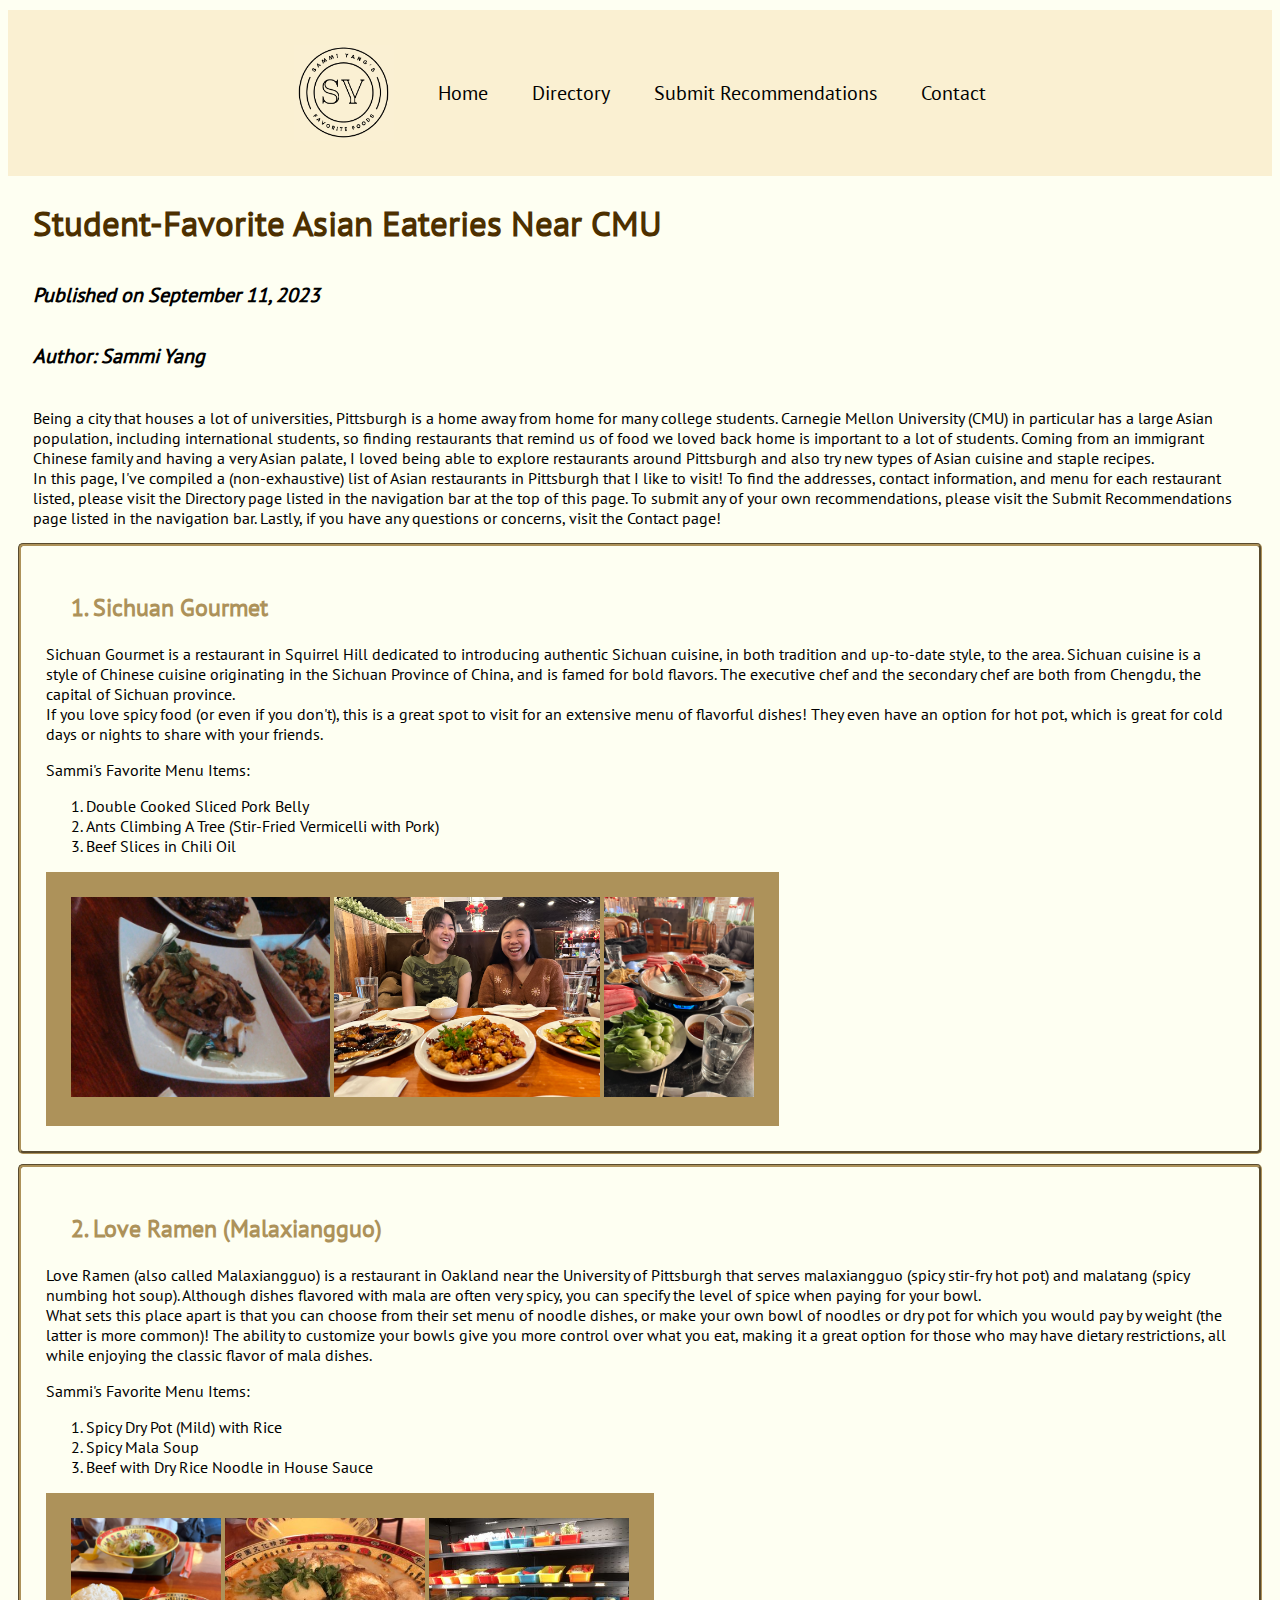
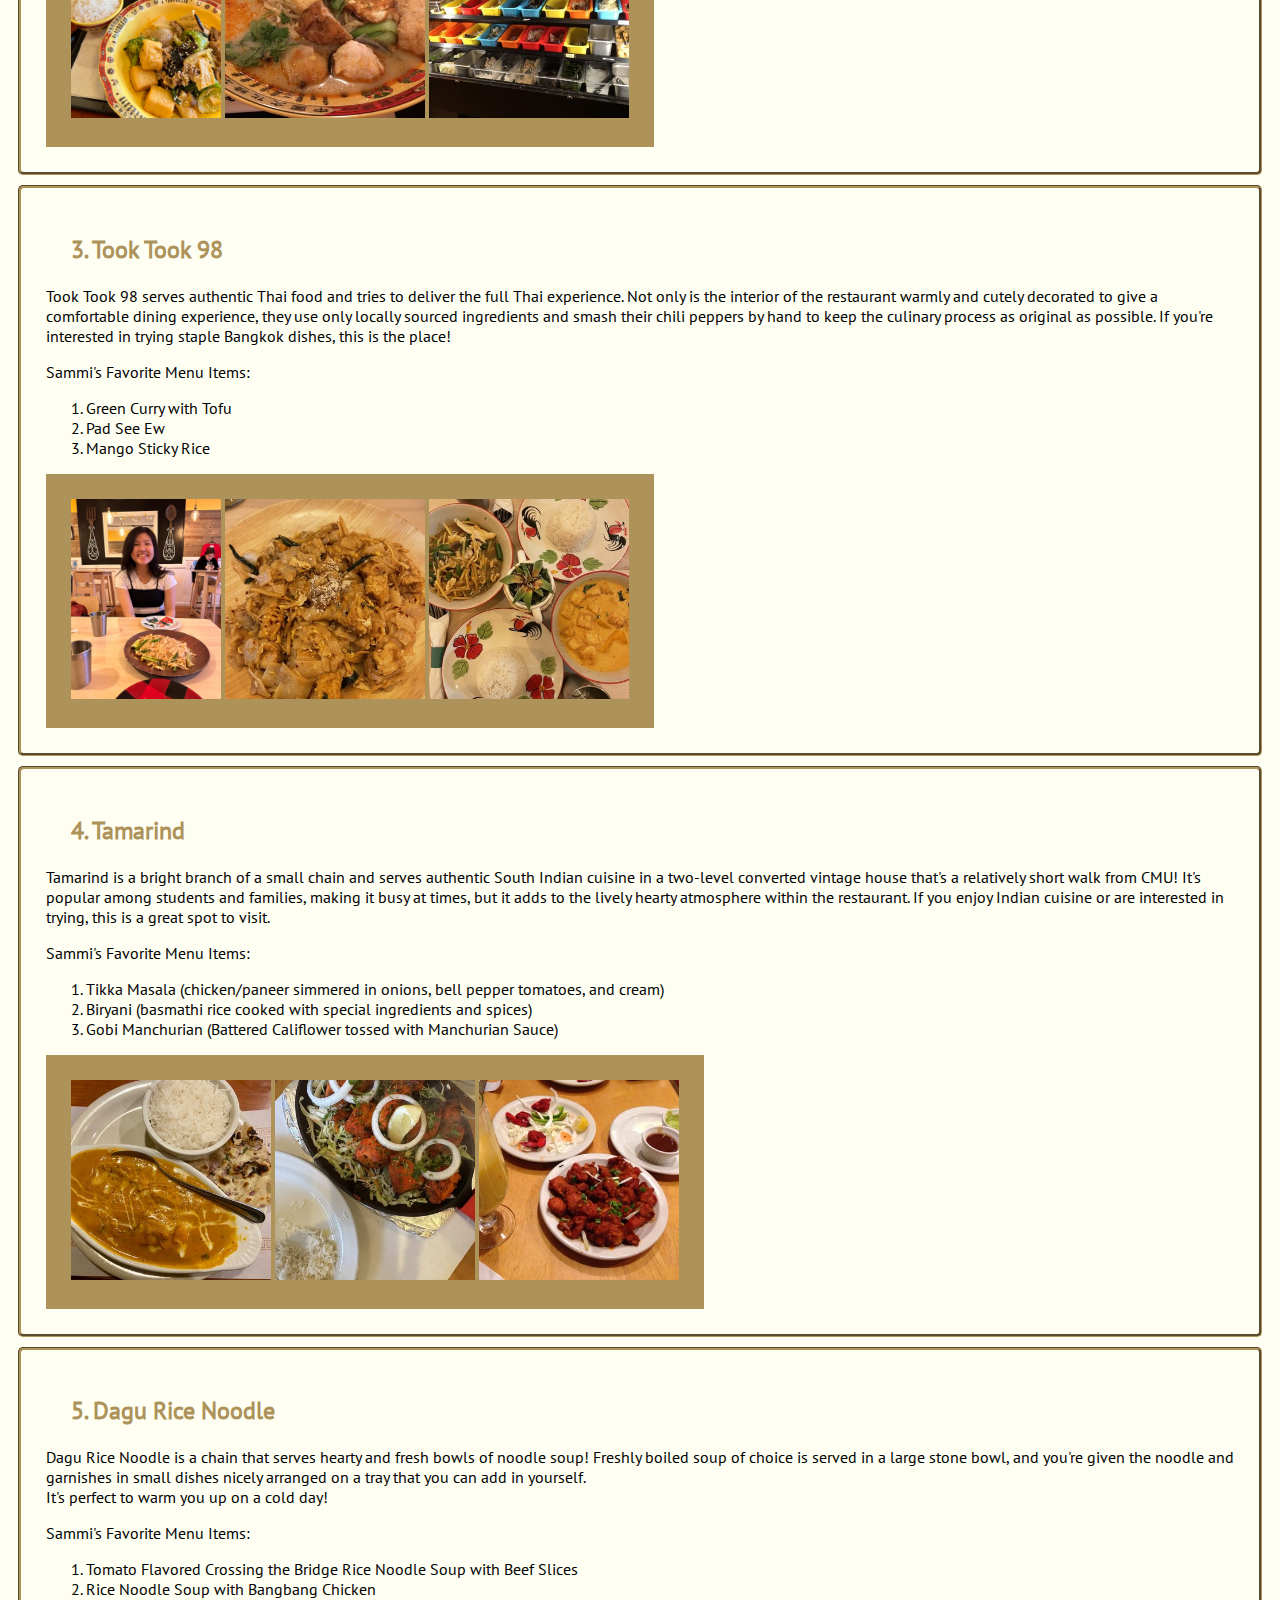
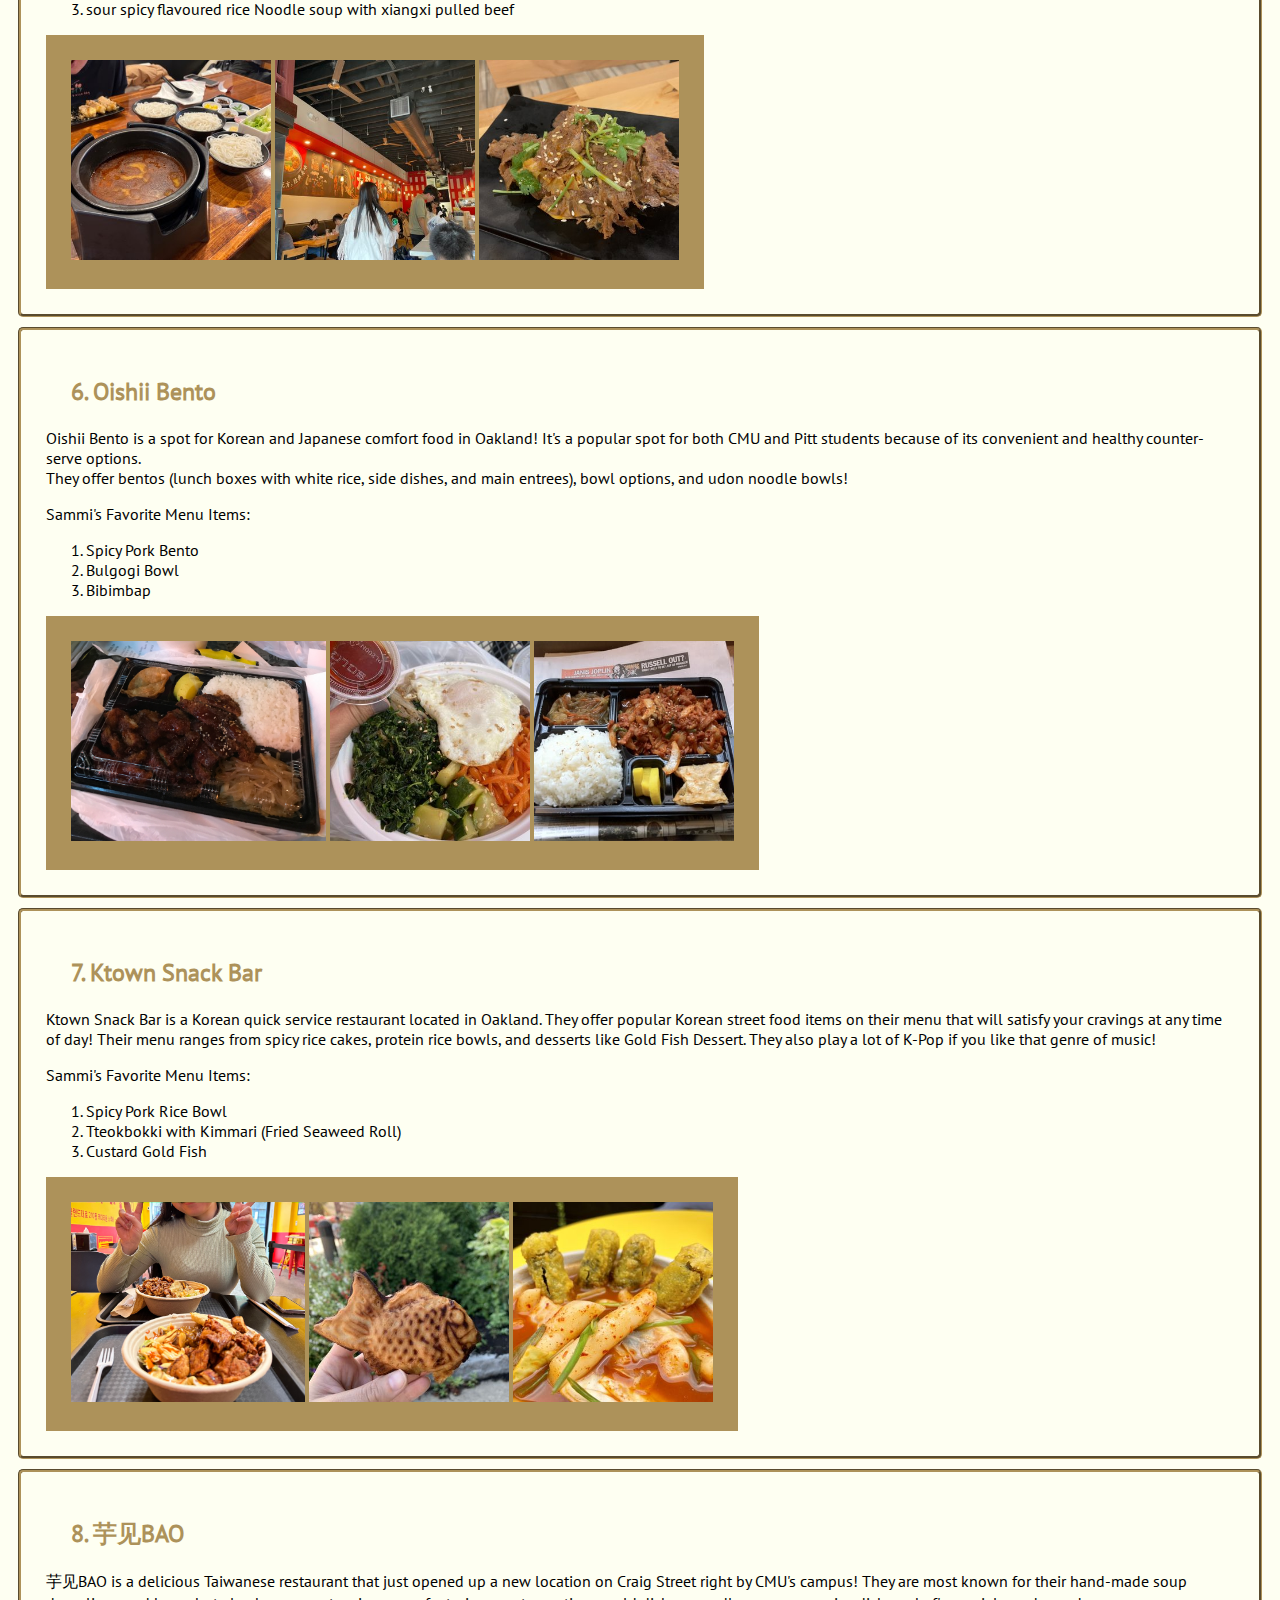
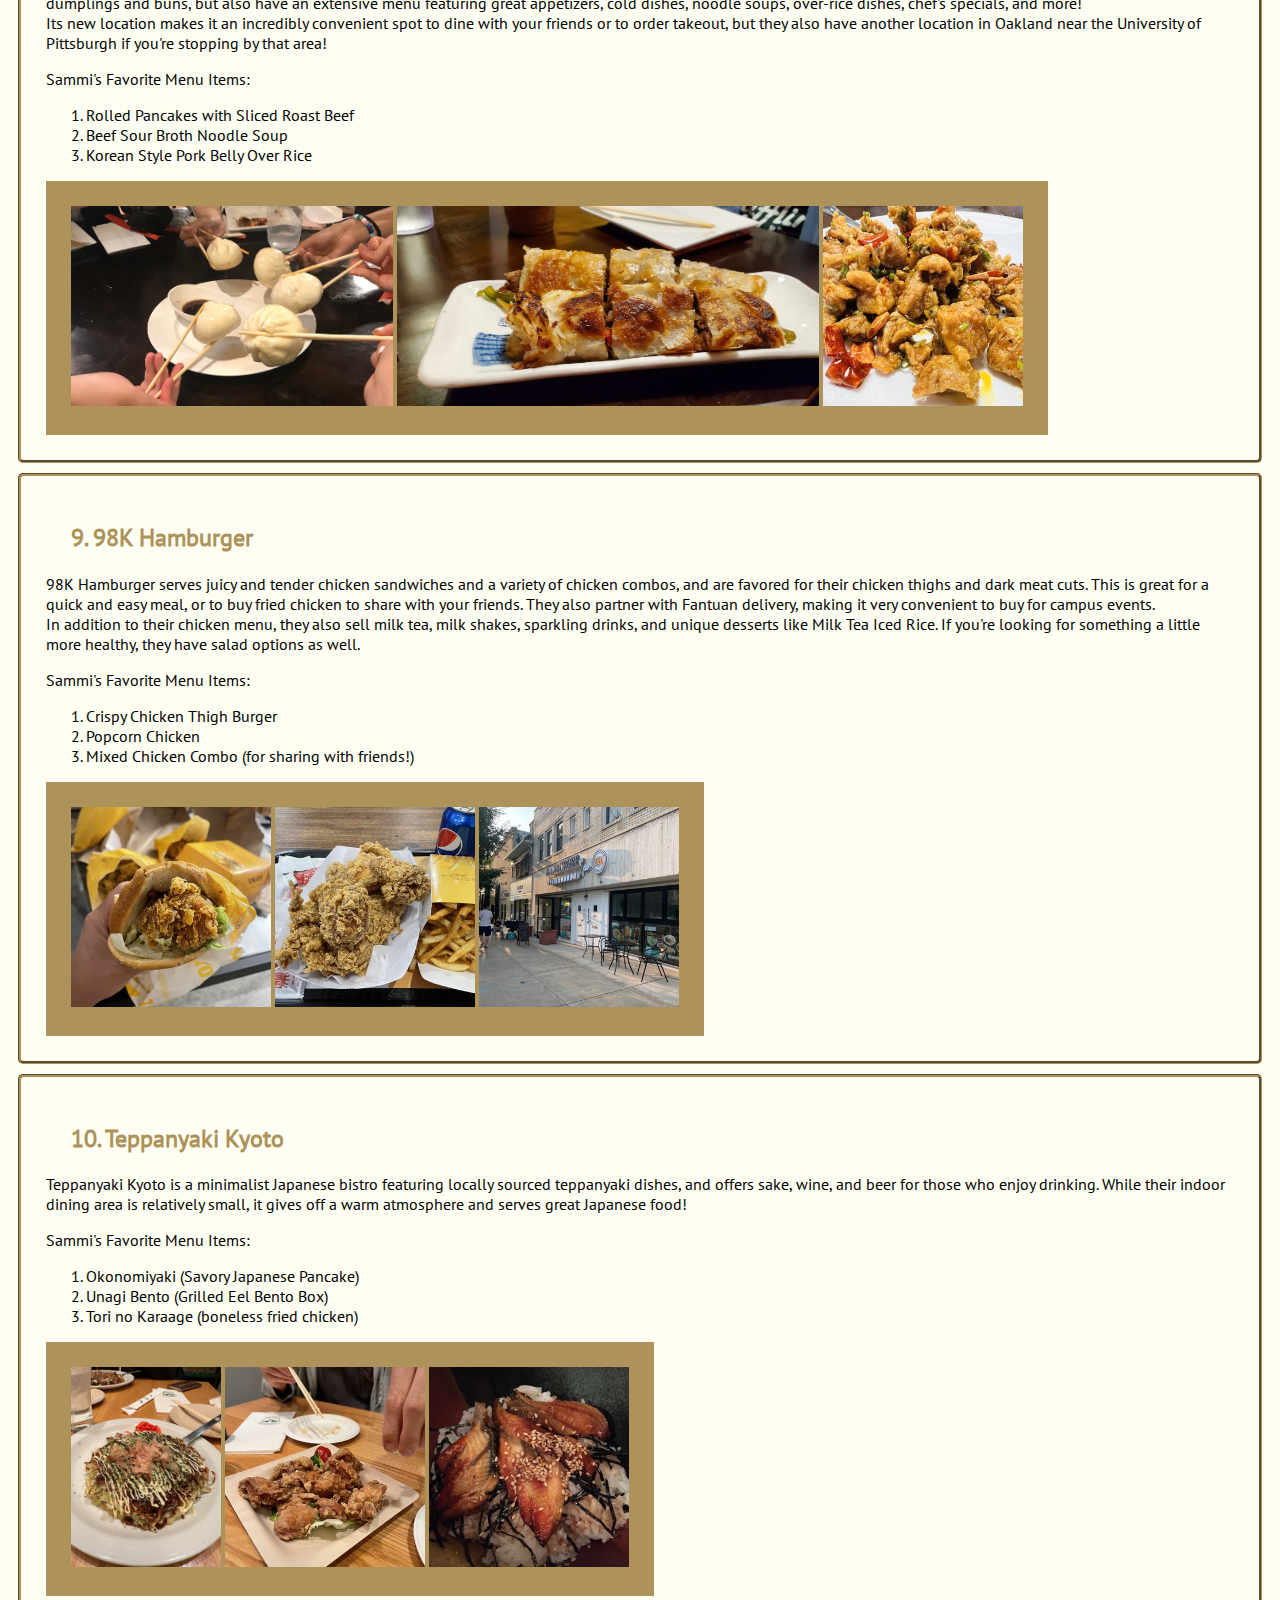
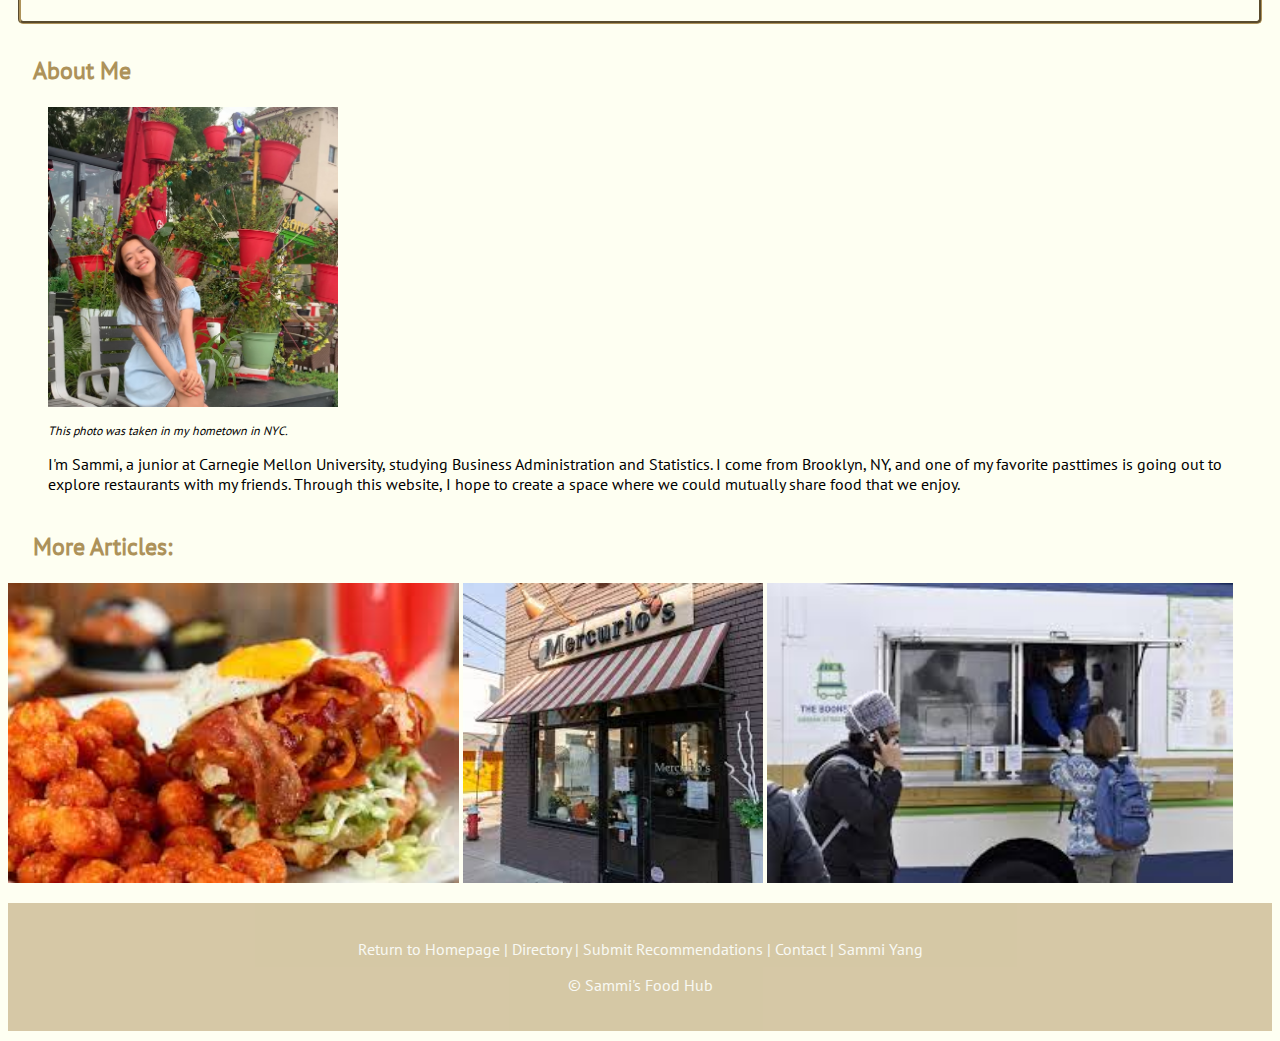
==== index.html @ 3b272d4d "updated folder paths" ====
<html>

	<head>
		<link rel = "stylesheet" type = "text/css" href ="css/styles.css" />
		<title>Sammi's Favorite Asian Eateries Near CMU</title>
		<meta name="description" content="Popular Asian Eateries Near Carnegie Mellon University">
		<meta name="keywords" content="asian, food, cuisine, carnegie mellon, students">
		<meta name="robots" content="nofollow">
		<meta http-equiv="author" content="Sammi Yang">
	</head>

	<body>

		<!-- In this website, I shared some of my favorite Asian eateries around CMU. One of my favorite things to do when I have free time while at school is explore the various restaurants and eateries around Pittsburgh and take advantage of the convenience and diversity of dining out in the city. In particular, I focused on Asian cuisines, as for me and my friends, we were always eager to taste new local food in the area that could remind us of home. In the website, I listed just some of my favorite places, menu recommendations, and pictures, and then provided more information about their addresses and contact information in the Directory page. I also gave a space for viewers to submit some of their own recommendations so we could mutually share our favorite places. -->

		<nav>
			<!-- This is the navigation bar. -->
			<img src="images/logo.png" alt="Logo" width="100" class="nav-item">
			<a href="index.html" class="nav-item">Home</a>
			<a href="directory.html" class="nav-item">Directory</a>
			<a href="recommendations.html" class="nav-item">Submit Recommendations</a>
			<a href="contact.html" class="nav-item">Contact</a>
		</nav>

		<h1>Student-Favorite Asian Eateries Near CMU</h1>
		<h5>Published on September 11, 2023</h5>
		<h5>Author: Sammi Yang</h5>

		<div class="intro">
			Being a city that houses a lot of universities, Pittsburgh is a home away from home for many college students. Carnegie Mellon University (CMU) in particular has a large Asian population, including international students, so finding restaurants that remind us of food we loved back home is important to a lot of students. Coming from an immigrant Chinese family and having a very Asian palate, I loved being able to explore restaurants around Pittsburgh and also try new types of Asian cuisine and staple recipes.
			<br>
			In this page, I've compiled a (non-exhaustive) list of Asian restaurants in Pittsburgh that I like to visit! To find the addresses, contact information, and menu for each restaurant listed, please visit the <span>Directory</span> page listed in the navigation bar at the top of this page. To submit any of your own recommendations, please visit the <span>Submit Recommendations</span> page listed in the navigation bar. Lastly, if you have any questions or concerns, visit the <span>Contact</span> page!
		</div>

		<!-- Starting beneath this comment, I listed 10 of my go-to Asian eateries near CMU. I included descriptions as well as my favorite menu items and images. -->

		<div id="sichuan-gourmet" class="restaurant">
			<h2>1. Sichuan Gourmet</h2>
			<p>
				Sichuan Gourmet is a restaurant in Squirrel Hill dedicated to introducing authentic Sichuan cuisine, in both tradition and up-to-date style, to the area. Sichuan cuisine is a style of Chinese cuisine originating in the Sichuan Province of China, and is famed for bold flavors. The executive chef and the secondary chef are both from Chengdu, the capital of Sichuan province.
				<br>
				If you love spicy food (or even if you don't), this is a great spot to visit for an extensive menu of flavorful dishes! They even have an option for hot pot, which is great for cold days or nights to share with your friends.
			</p>
			<p class="favorites">Sammi's Favorite Menu Items:</p>
			<ol>
				<li>Double Cooked Sliced Pork Belly</li>
				<li>Ants Climbing A Tree (Stir-Fried Vermicelli with Pork)</li>
				<li>Beef Slices in Chili Oil</li>
			</ol>
			<div class="reference-images">
				<img src="images/sichuan-1.JPG" class="reference-images">
				<img src="images/sichuan-2.jpeg" class="reference-images">
				<img src="images/sichuan-3.jpeg" class="reference-images">
			</div>
		</div>

		<div id="love-ramen" class="restaurant">
			<h2>2. Love Ramen (Malaxiangguo)</h2>
			<p>
				Love Ramen (also called Malaxiangguo) is a restaurant in Oakland near the University of Pittsburgh that serves malaxiangguo (spicy stir-fry hot pot) and malatang (spicy numbing hot soup). Although dishes flavored with mala are often very spicy, you can specify the level of spice when paying for your bowl.
				<br>
				What sets this place apart is that you can choose from their set menu of noodle dishes, or make your own bowl of noodles or dry pot for which you would pay by weight (the latter is more common)! The ability to customize your bowls give you more control over what you eat, making it a great option for those who may have dietary restrictions, all while enjoying the classic flavor of mala dishes.
			</p>
			<p class="favorites">Sammi's Favorite Menu Items:</p>
			<ol>
				<li>Spicy Dry Pot (Mild) with Rice</li>
				<li>Spicy Mala Soup</li>
				<li>Beef with Dry Rice Noodle in House Sauce</li>
			</ol>
			<div class="reference-images">
				<img src="images/love-ramen-1.jpeg" class="reference-images">
				<img src="images/love-ramen-2.jpeg" class="reference-images">
				<img src="images/love-ramen-3.jpeg" class="reference-images">
			</div>
		</div>

		<div id="took-took-98" class="restaurant">
			<h2>3. Took Took 98</h2>
			<p>
				Took Took 98 serves authentic Thai food and tries to deliver the full Thai experience. Not only is the interior of the restaurant warmly and cutely decorated to give a comfortable dining experience, they use only locally sourced ingredients and smash their chili peppers by hand to keep the culinary process as original as possible. If you're interested in trying staple Bangkok dishes, this is the place!
			</p>
			<p class="favorites">Sammi's Favorite Menu Items:</p>
			<ol>
				<li>Green Curry with Tofu</li>
				<li>Pad See Ew</li>
				<li>Mango Sticky Rice</li>
			</ol>
			<div class="reference-images">
				<img src="images/took-1.jpeg" class="reference-images">
				<img src="images/took-2.jpeg" class="reference-images">
				<img src="images/took-3.jpeg" class="reference-images">
			</div>
		</div>

		<div id="tamarind" class="restaurant">
			<h2>4. Tamarind</h2>
			<p>
				Tamarind is a bright branch of a small chain and serves authentic South Indian cuisine in a two-level converted vintage house that's a relatively short walk from CMU! It's popular among students and families, making it busy at times, but it adds to the lively hearty atmosphere within the restaurant. If you enjoy Indian cuisine or are interested in trying, this is a great spot to visit.
			</p>
			<p class="favorites">Sammi's Favorite Menu Items:</p>
			<ol>
				<li>Tikka Masala (chicken/paneer simmered in onions, bell pepper tomatoes, and cream)</li>
				<li>Biryani (basmathi rice cooked with special ingredients and spices)</li>
				<li>Gobi Manchurian (Battered Califlower tossed with Manchurian Sauce)</li>
			</ol>
			<div class="reference-images">
				<img src="images/tamarind-1.jpeg" class="reference-images">
				<img src="images/tamarind-2.jpeg" class="reference-images">
				<img src="images/tamarind-3.jpeg" class="reference-images">
			</div>
		</div>

		<div id="dagu-rice-noodle" class="restaurant">
			<h2>5. Dagu Rice Noodle</h2>
			<p>
				Dagu Rice Noodle is a chain that serves hearty and fresh bowls of noodle soup! Freshly boiled soup of choice is served in a large stone bowl, and you're given the noodle and garnishes in small dishes nicely arranged on a tray that you can add in yourself.
				<br>
				It's perfect to warm you up on a cold day!
			</p>
			<p class="favorites">Sammi's Favorite Menu Items:</p>
			<ol>
				<li>Tomato Flavored Crossing the Bridge Rice Noodle Soup with Beef Slices</li>
				<li>Rice Noodle Soup with Bangbang Chicken</li>
				<li>sour spicy flavoured rice Noodle soup with xiangxi pulled beef</li>
			</ol>
			<div class="reference-images">
				<img src="images/dagu-1.jpeg" class="reference-images">
				<img src="images/dagu-2.jpeg" class="reference-images">
				<img src="images/dagu-3.jpeg" class="reference-images">
			</div>
		</div>

		<div id="oishii-bento" class="restaurant">
			<h2>6. Oishii Bento</h2>
			<p>
				Oishii Bento is a spot for Korean and Japanese comfort food in Oakland! It's a popular spot for both CMU and Pitt students because of its convenient and healthy counter-serve options.
				<br>
				They offer bentos (lunch boxes with white rice, side dishes, and main entrees), bowl options, and udon noodle bowls!
			</p>
			<p class="favorites">Sammi's Favorite Menu Items:</p>
			<ol>
				<li>Spicy Pork Bento</li>
				<li>Bulgogi Bowl</li>
				<li>Bibimbap</li>
			</ol>
			<div class="reference-images">
				<img src="images/oishii-bento-1.JPG" class="reference-images">
				<img src="images/oishii-bento-2.jpeg" class="reference-images">
				<img src="images/oishii-bento-3.jpeg" class="reference-images">
			</div>
		</div>

		<div id="ktown-snack-bar" class="restaurant">
			<h2>7. Ktown Snack Bar</h2>
			<p>
				Ktown Snack Bar is a Korean quick service restaurant located in Oakland. They offer popular Korean street food items on their menu that will satisfy your cravings at any time of day! Their menu ranges from spicy rice cakes, protein rice bowls, and desserts like Gold Fish Dessert. They also play a lot of K-Pop if you like that genre of music!
			</p>
			<p class="favorites">Sammi's Favorite Menu Items:</p>
			<ol>
				<li>Spicy Pork Rice Bowl</li>
				<li>Tteokbokki with Kimmari (Fried Seaweed Roll)</li>
				<li>Custard Gold Fish</li>
			</ol>
			<div class="reference-images">
				<img src="images/ktown-1.jpg" class="reference-images">
				<img src="images/ktown-2.jpeg" class="reference-images">
				<img src="images/ktown-3.jpeg" class="reference-images">
			</div>
		</div>

		<div id="bao" class="restaurant">
			<h2>8. 芋见BAO</h2>
			<p>
				芋见BAO is a delicious Taiwanese restaurant that just opened up a new location on Craig Street right by CMU's campus! They are most known for their hand-made soup dumplings and buns, but also have an extensive menu featuring great appetizers, cold dishes, noodle soups, over-rice dishes, chef's specials, and more! 
				<br>
				Its new location makes it an incredibly convenient spot to dine with your friends or to order takeout, but they also have another location in Oakland near the University of Pittsburgh if you're stopping by that area!
			</p>
			<p class="favorites">Sammi's Favorite Menu Items:</p>
			<ol>
				<li>Rolled Pancakes with Sliced Roast Beef</li>
				<li>Beef Sour Broth Noodle Soup</li>
				<li>Korean Style Pork Belly Over Rice</li>
			</ol>
			<div class="reference-images">
				<img src="images/bao-1.JPG" class="reference-images">
				<img src="images/bao-2.jpeg" class="reference-images">
				<img src="images/bao-3.jpeg" class="reference-images">
			</div>
		</div>

		<div id="hamburger-98k" class="restaurant">
			<h2>9. 98K Hamburger</h2>
			<p>
				98K Hamburger serves juicy and tender chicken sandwiches and a variety of chicken combos, and are favored for their chicken thighs and dark meat cuts. This is great for a quick and easy meal, or to buy fried chicken to share with your friends. They also partner with Fantuan delivery, making it very convenient to buy for campus events.
				<br>
				In addition to their chicken menu, they also sell milk tea, milk shakes, sparkling drinks, and unique desserts like Milk Tea Iced Rice. If you're looking for something a little more healthy, they have salad options as well.
			</p>
			<p class="favorites">Sammi's Favorite Menu Items:</p>
			<ol>
				<li>Crispy Chicken Thigh Burger</li>
				<li>Popcorn Chicken</li>
				<li>Mixed Chicken Combo (for sharing with friends!)</li>
			</ol>
			<div class="reference-images">
				<img src="images/98k-1.jpeg" class="reference-images">
				<img src="images/98k-2.jpeg" class="reference-images">
				<img src="images/98k-3.jpeg" class="reference-images">
			</div>
		</div>

		<div id="teppanyaki-kyoto" class="restaurant">
			<h2>10. Teppanyaki Kyoto</h2>
			<p>
				Teppanyaki Kyoto is a minimalist Japanese bistro featuring locally sourced teppanyaki dishes, and offers sake, wine, and beer for those who enjoy drinking. While their indoor dining area is relatively small, it gives off a warm atmosphere and serves great Japanese food!
			</p>
			<p class="favorites">Sammi's Favorite Menu Items:</p>
			<ol>
				<li>Okonomiyaki (Savory Japanese Pancake)</li>
				<li>Unagi Bento (Grilled Eel Bento Box)</li>
				<li>Tori no Karaage (boneless fried chicken)</li>
			</ol>
			<div class="reference-images">
				<img src="images/teppanyaki-1.jpeg" class="reference-images">
				<img src="images/teppanyaki-2.jpeg" class="reference-images">
				<img src="images/teppanyaki-3.jpeg" class="reference-images">
			</div>
		</div>

		<!-- Below this comment is an "About-the-Author" section. -->

		<div class="about-author">
			<h2>About Me</h2>
			<figure>
				<img src="images/author.jpg" alt="Picture of Author" title="Author: Sammi Yang" id="author-image"/>
				<p>
					<figcaption>
						This photo was taken in my hometown in NYC.
					</figcaption>
				</p>
			</figure>
			<p><blockquote>I'm Sammi, a junior at Carnegie Mellon University, studying Business Administration and Statistics. I come from Brooklyn, NY, and one of my favorite pasttimes is going out to explore restaurants with my friends. Through this website, I hope to create a space where we could mutually share food that we enjoy.</blockquote></p>
		</div>

		<!-- Below this comment is a reference to other similar articles (though they don't actually exist). -->
		
		<h2>More Articles:</h2>
		<p>
			<img src="images/shady-grove.jpeg" alt="Shady Grove Chicken and Waffles" title="American Eateries" class="more-articles" />
			<img src="images/mercurios.jpeg" alt="Mercurios" title="Italian Eateries" class="more-articles" />
			<img src="images/boonseek.jpeg" alt="Boonseek Food Truck" title="Food Trucks" class="more-articles" />
		</p>
	</body>

	<!-- Below this comment is a footer with links back to homepage and to other pages, as well as a shortcut to email the author. -->

	<footer>
		<p><a href="index.html" class="footer-item">Return to Homepage</a> | <a href="directory.html" class="footer-item">Directory</a> | <a href="recommendations.html" class="footer-item">Submit Recommendations</a> | <a href="contact.html" class="footer-item">Contact</a> | <a href="mailto:sammiy@andrew.cmu.edu" class="footer-item">Sammi Yang</a></p>
		<p>&copy; Sammi's Food Hub</p>
	</footer>

</html>
---- css/styles.css ----
/* In this code, I've ordered my selectors based on the Element Sorting order in Meiert's 2013 article. Within each section, I ordered the selectors by their importance and the order in which they appear in the HTML code. Within the selectors, I've ordered the declarations by alphabetical order.*/

/* HTML Selectors */

@font-face {
    font-family: "PTSans";
    src: url("fonts/PTSans-Regular.ttf");
}

/* Sectioning and Structoring Selectors */

body {
	background-color: rgb(254, 255, 242);
    color: black;
    font-family: "PTSans", serif;
}

nav {
    background-color: rgb(250, 240, 210);
    color: black;
    display: inline-flexbox;
    height: "100";
    margin: 10px auto 10px auto;
    padding: 25px;
    text-align: center;
}

div.intro {
	padding: 5px 25px; 
    margin-bottom: 10px;
}

div.restaurant {
	border-color: rgb(173, 146, 90);
    border-radius: 5px;
	border-style: groove;
    border-width: medium;
    max-height: 750px;
    margin: 10px;
	min-width: 350px;
    overflow: scroll;
	padding: 25px; 
}

div.reference-images {
    background-color: rgb(173, 146, 90);
    border-color: rgb(173, 146, 90);
    border-width: medium;
    color: white;
    display: inline-block;
    padding: 25px;
}

div.about-author {
    display: inline-block;
}

footer {
    background-color: rgb(173, 146, 90);
    color: whitesmoke;
    margin: 10px auto;
    opacity: 0.5;
    padding: 20px;
    text-align: center;
}

/* Headings Selectors */

h1 {
	color: rgb(77, 48, 0);
    font-size: 35px;
    font-weight: bold;
    padding: 1px 25px; 
}

h2 {
    color: rgb(173, 146, 90);
    font-weight: bold;
    padding: 1px 25px; 
}

h5 {
    font-size: 20px;
    font-style: italic;
    padding: 1px 25px; 
}

/* Lists Selectors */

ul {
    list-style-type: circle;
}

/* Media Selectors */

img.reference-images {
    height: 200px;
    width: auto;
}

#author-image {
    height: 300px;
}

figcaption {
    font-size: 12px;
    font-style: italic;
}

/* Forms Selectors */

fieldset {
    background-color:  rgb(250, 240, 210);
}

legend {
    background-color: rgb(254, 255, 242);
    color: rgb(173, 146, 90);
}

/* Tables Selectors */

table {
    width: auto;
}

th, td {
    padding: 10px;
}

th {
    background-color: rgb(173, 146, 90);
    border: 2px solid black;
    color: whitesmoke;
    font-weight: bold;
    text-align: left;
    text-transform: uppercase;
}

td {
    background-color: rgb(250, 240, 210);
    border: 1px solid black;
    color: black;
}

/* Phrasing Selectors */

a.nav-item {
    color: black;
    font-size: 20px;
    text-decoration: none;
}

a:hover.nav-item {
    font-weight: bold;
}

a:hover.footer-item {
    font-weight: bold;
}

/* Attributes */

.nav-item {
    height: "100";
    vertical-align: middle;
    margin: auto 10px auto 10px;
    padding: 10px
}

img.more-articles {
    height: 300px;
}

.footer-item {
    color: whitesmoke;
    text-decoration: none;
}
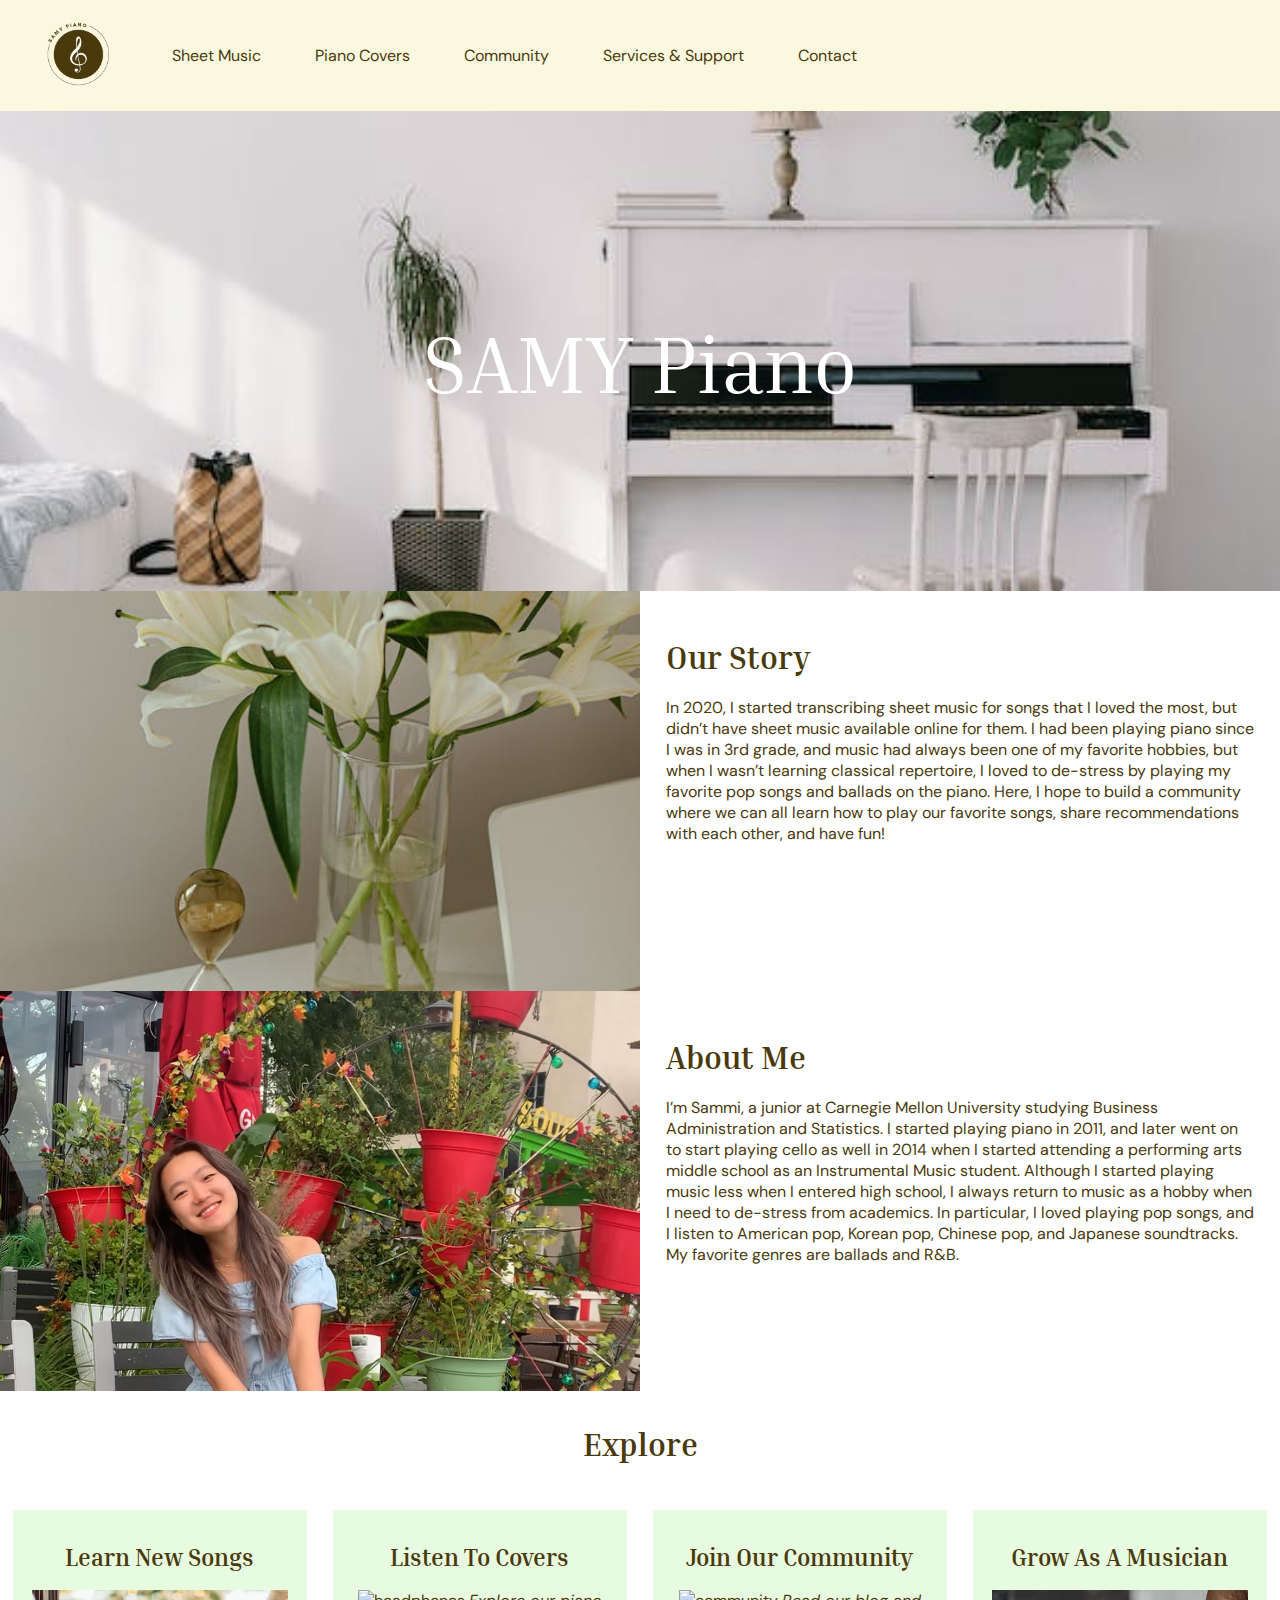
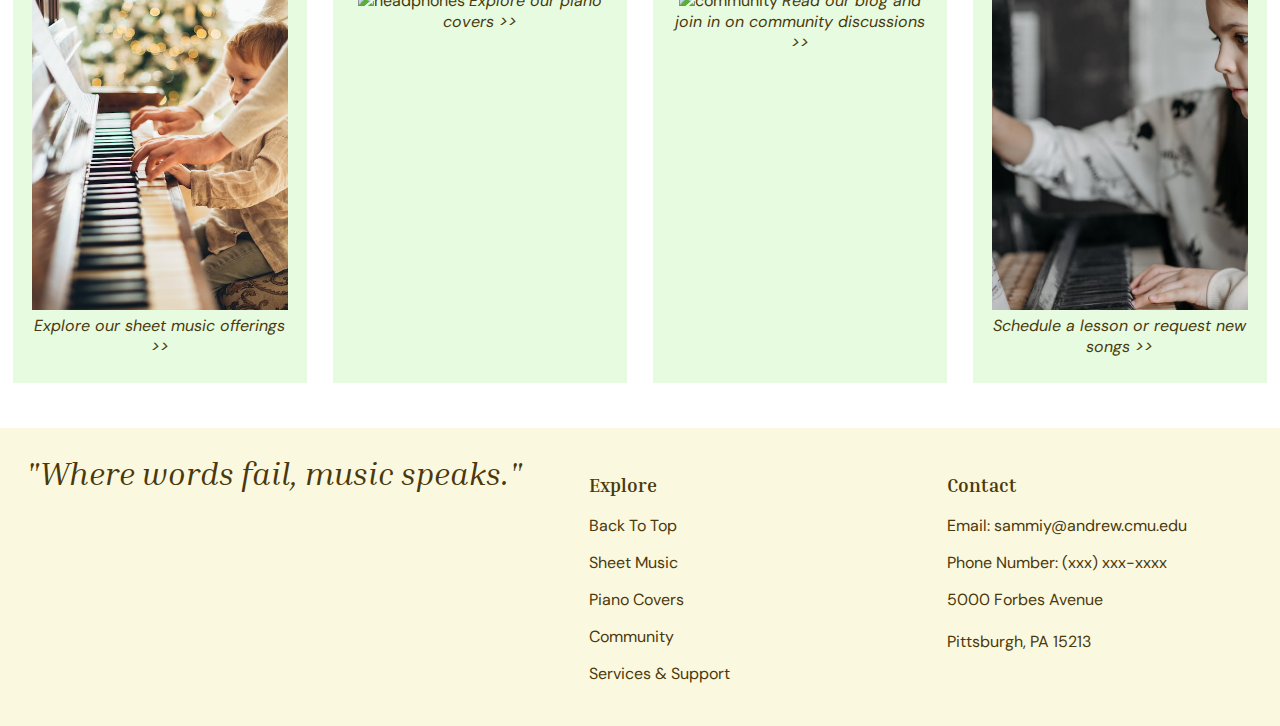
==== commit 1b7c6da3: "updated with files for ind#2" ====
--- a/index.html
+++ b/index.html
@@ -1,261 +1,86 @@
+<!DOCTYPE html>
 <html>
-
 	<head>
-		<link rel = "stylesheet" type = "text/css" href ="css/styles.css" />
-		<title>Sammi's Favorite Asian Eateries Near CMU</title>
-		<meta name="description" content="Popular Asian Eateries Near Carnegie Mellon University">
-		<meta name="keywords" content="asian, food, cuisine, carnegie mellon, students">
-		<meta name="robots" content="nofollow">
-		<meta http-equiv="author" content="Sammi Yang">
+		<title>SAMY Piano</title>
+		<meta name="viewport" content="width=device-width, initial-scale=1.0">
+		<link rel="stylesheet" type="text/css" href="css/style.css" />
+        <link rel="preconnect" href="https://fonts.googleapis.com">
+        <link rel="preconnect" href="https://fonts.gstatic.com" crossorigin>
+        <link href="https://fonts.googleapis.com/css2?family=DM+Sans:ital,opsz,wght@0,9..40,400;1,9..40,300&family=Inria+Serif:wght@400;700&display=swap" rel="stylesheet">
 	</head>
-
 	<body>
-
-		<!-- In this website, I shared some of my favorite Asian eateries around CMU. One of my favorite things to do when I have free time while at school is explore the various restaurants and eateries around Pittsburgh and take advantage of the convenience and diversity of dining out in the city. In particular, I focused on Asian cuisines, as for me and my friends, we were always eager to taste new local food in the area that could remind us of home. In the website, I listed just some of my favorite places, menu recommendations, and pictures, and then provided more information about their addresses and contact information in the Directory page. I also gave a space for viewers to submit some of their own recommendations so we could mutually share our favorite places. -->
-
 		<nav>
-			<!-- This is the navigation bar. -->
-			<img src="images/logo.png" alt="Logo" width="100" class="nav-item">
-			<a href="index.html" class="nav-item">Home</a>
-			<a href="directory.html" class="nav-item">Directory</a>
-			<a href="recommendations.html" class="nav-item">Submit Recommendations</a>
-			<a href="contact.html" class="nav-item">Contact</a>
-		</nav>
-
-		<h1>Student-Favorite Asian Eateries Near CMU</h1>
-		<h5>Published on September 11, 2023</h5>
-		<h5>Author: Sammi Yang</h5>
-
-		<div class="intro">
-			Being a city that houses a lot of universities, Pittsburgh is a home away from home for many college students. Carnegie Mellon University (CMU) in particular has a large Asian population, including international students, so finding restaurants that remind us of food we loved back home is important to a lot of students. Coming from an immigrant Chinese family and having a very Asian palate, I loved being able to explore restaurants around Pittsburgh and also try new types of Asian cuisine and staple recipes.
-			<br>
-			In this page, I've compiled a (non-exhaustive) list of Asian restaurants in Pittsburgh that I like to visit! To find the addresses, contact information, and menu for each restaurant listed, please visit the <span>Directory</span> page listed in the navigation bar at the top of this page. To submit any of your own recommendations, please visit the <span>Submit Recommendations</span> page listed in the navigation bar. Lastly, if you have any questions or concerns, visit the <span>Contact</span> page!
-		</div>
-
-		<!-- Starting beneath this comment, I listed 10 of my go-to Asian eateries near CMU. I included descriptions as well as my favorite menu items and images. -->
-
-		<div id="sichuan-gourmet" class="restaurant">
-			<h2>1. Sichuan Gourmet</h2>
-			<p>
-				Sichuan Gourmet is a restaurant in Squirrel Hill dedicated to introducing authentic Sichuan cuisine, in both tradition and up-to-date style, to the area. Sichuan cuisine is a style of Chinese cuisine originating in the Sichuan Province of China, and is famed for bold flavors. The executive chef and the secondary chef are both from Chengdu, the capital of Sichuan province.
-				<br>
-				If you love spicy food (or even if you don't), this is a great spot to visit for an extensive menu of flavorful dishes! They even have an option for hot pot, which is great for cold days or nights to share with your friends.
-			</p>
-			<p class="favorites">Sammi's Favorite Menu Items:</p>
-			<ol>
-				<li>Double Cooked Sliced Pork Belly</li>
-				<li>Ants Climbing A Tree (Stir-Fried Vermicelli with Pork)</li>
-				<li>Beef Slices in Chili Oil</li>
-			</ol>
-			<div class="reference-images">
-				<img src="images/sichuan-1.JPG" class="reference-images">
-				<img src="images/sichuan-2.jpeg" class="reference-images">
-				<img src="images/sichuan-3.jpeg" class="reference-images">
-			</div>
-		</div>
-
-		<div id="love-ramen" class="restaurant">
-			<h2>2. Love Ramen (Malaxiangguo)</h2>
-			<p>
-				Love Ramen (also called Malaxiangguo) is a restaurant in Oakland near the University of Pittsburgh that serves malaxiangguo (spicy stir-fry hot pot) and malatang (spicy numbing hot soup). Although dishes flavored with mala are often very spicy, you can specify the level of spice when paying for your bowl.
-				<br>
-				What sets this place apart is that you can choose from their set menu of noodle dishes, or make your own bowl of noodles or dry pot for which you would pay by weight (the latter is more common)! The ability to customize your bowls give you more control over what you eat, making it a great option for those who may have dietary restrictions, all while enjoying the classic flavor of mala dishes.
-			</p>
-			<p class="favorites">Sammi's Favorite Menu Items:</p>
-			<ol>
-				<li>Spicy Dry Pot (Mild) with Rice</li>
-				<li>Spicy Mala Soup</li>
-				<li>Beef with Dry Rice Noodle in House Sauce</li>
-			</ol>
-			<div class="reference-images">
-				<img src="images/love-ramen-1.jpeg" class="reference-images">
-				<img src="images/love-ramen-2.jpeg" class="reference-images">
-				<img src="images/love-ramen-3.jpeg" class="reference-images">
-			</div>
-		</div>
-
-		<div id="took-took-98" class="restaurant">
-			<h2>3. Took Took 98</h2>
-			<p>
-				Took Took 98 serves authentic Thai food and tries to deliver the full Thai experience. Not only is the interior of the restaurant warmly and cutely decorated to give a comfortable dining experience, they use only locally sourced ingredients and smash their chili peppers by hand to keep the culinary process as original as possible. If you're interested in trying staple Bangkok dishes, this is the place!
-			</p>
-			<p class="favorites">Sammi's Favorite Menu Items:</p>
-			<ol>
-				<li>Green Curry with Tofu</li>
-				<li>Pad See Ew</li>
-				<li>Mango Sticky Rice</li>
-			</ol>
-			<div class="reference-images">
-				<img src="images/took-1.jpeg" class="reference-images">
-				<img src="images/took-2.jpeg" class="reference-images">
-				<img src="images/took-3.jpeg" class="reference-images">
-			</div>
-		</div>
-
-		<div id="tamarind" class="restaurant">
-			<h2>4. Tamarind</h2>
-			<p>
-				Tamarind is a bright branch of a small chain and serves authentic South Indian cuisine in a two-level converted vintage house that's a relatively short walk from CMU! It's popular among students and families, making it busy at times, but it adds to the lively hearty atmosphere within the restaurant. If you enjoy Indian cuisine or are interested in trying, this is a great spot to visit.
-			</p>
-			<p class="favorites">Sammi's Favorite Menu Items:</p>
-			<ol>
-				<li>Tikka Masala (chicken/paneer simmered in onions, bell pepper tomatoes, and cream)</li>
-				<li>Biryani (basmathi rice cooked with special ingredients and spices)</li>
-				<li>Gobi Manchurian (Battered Califlower tossed with Manchurian Sauce)</li>
-			</ol>
-			<div class="reference-images">
-				<img src="images/tamarind-1.jpeg" class="reference-images">
-				<img src="images/tamarind-2.jpeg" class="reference-images">
-				<img src="images/tamarind-3.jpeg" class="reference-images">
-			</div>
-		</div>
-
-		<div id="dagu-rice-noodle" class="restaurant">
-			<h2>5. Dagu Rice Noodle</h2>
-			<p>
-				Dagu Rice Noodle is a chain that serves hearty and fresh bowls of noodle soup! Freshly boiled soup of choice is served in a large stone bowl, and you're given the noodle and garnishes in small dishes nicely arranged on a tray that you can add in yourself.
-				<br>
-				It's perfect to warm you up on a cold day!
-			</p>
-			<p class="favorites">Sammi's Favorite Menu Items:</p>
-			<ol>
-				<li>Tomato Flavored Crossing the Bridge Rice Noodle Soup with Beef Slices</li>
-				<li>Rice Noodle Soup with Bangbang Chicken</li>
-				<li>sour spicy flavoured rice Noodle soup with xiangxi pulled beef</li>
-			</ol>
-			<div class="reference-images">
-				<img src="images/dagu-1.jpeg" class="reference-images">
-				<img src="images/dagu-2.jpeg" class="reference-images">
-				<img src="images/dagu-3.jpeg" class="reference-images">
-			</div>
-		</div>
-
-		<div id="oishii-bento" class="restaurant">
-			<h2>6. Oishii Bento</h2>
-			<p>
-				Oishii Bento is a spot for Korean and Japanese comfort food in Oakland! It's a popular spot for both CMU and Pitt students because of its convenient and healthy counter-serve options.
-				<br>
-				They offer bentos (lunch boxes with white rice, side dishes, and main entrees), bowl options, and udon noodle bowls!
-			</p>
-			<p class="favorites">Sammi's Favorite Menu Items:</p>
-			<ol>
-				<li>Spicy Pork Bento</li>
-				<li>Bulgogi Bowl</li>
-				<li>Bibimbap</li>
-			</ol>
-			<div class="reference-images">
-				<img src="images/oishii-bento-1.JPG" class="reference-images">
-				<img src="images/oishii-bento-2.jpeg" class="reference-images">
-				<img src="images/oishii-bento-3.jpeg" class="reference-images">
-			</div>
-		</div>
-
-		<div id="ktown-snack-bar" class="restaurant">
-			<h2>7. Ktown Snack Bar</h2>
-			<p>
-				Ktown Snack Bar is a Korean quick service restaurant located in Oakland. They offer popular Korean street food items on their menu that will satisfy your cravings at any time of day! Their menu ranges from spicy rice cakes, protein rice bowls, and desserts like Gold Fish Dessert. They also play a lot of K-Pop if you like that genre of music!
-			</p>
-			<p class="favorites">Sammi's Favorite Menu Items:</p>
-			<ol>
-				<li>Spicy Pork Rice Bowl</li>
-				<li>Tteokbokki with Kimmari (Fried Seaweed Roll)</li>
-				<li>Custard Gold Fish</li>
-			</ol>
-			<div class="reference-images">
-				<img src="images/ktown-1.jpg" class="reference-images">
-				<img src="images/ktown-2.jpeg" class="reference-images">
-				<img src="images/ktown-3.jpeg" class="reference-images">
-			</div>
-		</div>
-
-		<div id="bao" class="restaurant">
-			<h2>8. 芋见BAO</h2>
-			<p>
-				芋见BAO is a delicious Taiwanese restaurant that just opened up a new location on Craig Street right by CMU's campus! They are most known for their hand-made soup dumplings and buns, but also have an extensive menu featuring great appetizers, cold dishes, noodle soups, over-rice dishes, chef's specials, and more! 
-				<br>
-				Its new location makes it an incredibly convenient spot to dine with your friends or to order takeout, but they also have another location in Oakland near the University of Pittsburgh if you're stopping by that area!
-			</p>
-			<p class="favorites">Sammi's Favorite Menu Items:</p>
-			<ol>
-				<li>Rolled Pancakes with Sliced Roast Beef</li>
-				<li>Beef Sour Broth Noodle Soup</li>
-				<li>Korean Style Pork Belly Over Rice</li>
-			</ol>
-			<div class="reference-images">
-				<img src="images/bao-1.JPG" class="reference-images">
-				<img src="images/bao-2.jpeg" class="reference-images">
-				<img src="images/bao-3.jpeg" class="reference-images">
-			</div>
-		</div>
-
-		<div id="hamburger-98k" class="restaurant">
-			<h2>9. 98K Hamburger</h2>
-			<p>
-				98K Hamburger serves juicy and tender chicken sandwiches and a variety of chicken combos, and are favored for their chicken thighs and dark meat cuts. This is great for a quick and easy meal, or to buy fried chicken to share with your friends. They also partner with Fantuan delivery, making it very convenient to buy for campus events.
-				<br>
-				In addition to their chicken menu, they also sell milk tea, milk shakes, sparkling drinks, and unique desserts like Milk Tea Iced Rice. If you're looking for something a little more healthy, they have salad options as well.
-			</p>
-			<p class="favorites">Sammi's Favorite Menu Items:</p>
-			<ol>
-				<li>Crispy Chicken Thigh Burger</li>
-				<li>Popcorn Chicken</li>
-				<li>Mixed Chicken Combo (for sharing with friends!)</li>
-			</ol>
-			<div class="reference-images">
-				<img src="images/98k-1.jpeg" class="reference-images">
-				<img src="images/98k-2.jpeg" class="reference-images">
-				<img src="images/98k-3.jpeg" class="reference-images">
-			</div>
-		</div>
-
-		<div id="teppanyaki-kyoto" class="restaurant">
-			<h2>10. Teppanyaki Kyoto</h2>
-			<p>
-				Teppanyaki Kyoto is a minimalist Japanese bistro featuring locally sourced teppanyaki dishes, and offers sake, wine, and beer for those who enjoy drinking. While their indoor dining area is relatively small, it gives off a warm atmosphere and serves great Japanese food!
-			</p>
-			<p class="favorites">Sammi's Favorite Menu Items:</p>
-			<ol>
-				<li>Okonomiyaki (Savory Japanese Pancake)</li>
-				<li>Unagi Bento (Grilled Eel Bento Box)</li>
-				<li>Tori no Karaage (boneless fried chicken)</li>
-			</ol>
-			<div class="reference-images">
-				<img src="images/teppanyaki-1.jpeg" class="reference-images">
-				<img src="images/teppanyaki-2.jpeg" class="reference-images">
-				<img src="images/teppanyaki-3.jpeg" class="reference-images">
-			</div>
-		</div>
-
-		<!-- Below this comment is an "About-the-Author" section. -->
-
-		<div class="about-author">
-			<h2>About Me</h2>
-			<figure>
-				<img src="images/author.jpg" alt="Picture of Author" title="Author: Sammi Yang" id="author-image"/>
-				<p>
-					<figcaption>
-						This photo was taken in my hometown in NYC.
-					</figcaption>
-				</p>
-			</figure>
-			<p><blockquote>I'm Sammi, a junior at Carnegie Mellon University, studying Business Administration and Statistics. I come from Brooklyn, NY, and one of my favorite pasttimes is going out to explore restaurants with my friends. Through this website, I hope to create a space where we could mutually share food that we enjoy.</blockquote></p>
-		</div>
-
-		<!-- Below this comment is a reference to other similar articles (though they don't actually exist). -->
-		
-		<h2>More Articles:</h2>
-		<p>
-			<img src="images/shady-grove.jpeg" alt="Shady Grove Chicken and Waffles" title="American Eateries" class="more-articles" />
-			<img src="images/mercurios.jpeg" alt="Mercurios" title="Italian Eateries" class="more-articles" />
-			<img src="images/boonseek.jpeg" alt="Boonseek Food Truck" title="Food Trucks" class="more-articles" />
-		</p>
+			<!-- This is the navigation bar/header. This includes items that would appear on bigger screens (the full page titles), as well as an item that would only appear on smaller screens. Displays conditions are specified in the CSS code.-->
+			<a href="index.html" class="nav-item"><img src="images/logo.png" alt="Logo" class="logo"></a>
+			<p class="full-nav"><a href="" class="nav-item">Sheet Music</a></p>
+			<p class="full-nav"><a href="" class="nav-item">Piano Covers</a></p>
+			<p class="full-nav"><a href="" class="nav-item">Community</a></p>
+			<p class="full-nav"><a href="" class="nav-item">Services & Support</a></p>
+            <p class="full-nav"><a href="" class="nav-item">Contact</a></p>
+            <img src="images/menu icon.png" alt="Menu Icon" class="menu-icon">
+        </nav>
+        <div class="cover-image">
+            <!-- This is the cover image for all pages of the site. -->
+            <img src="images/piano-room.jpeg" alt="Piano Image">
+            <div class="cover-title">SAMY Piano</div>
+        </div>
+        <div id="our-story">
+            <!-- This section explains how/why I wanted to create this website. -->
+            <img src="images/white-piano.jpeg" alt="white piano" class="our-story-image">
+            <div class="our-story-text">
+                <h1>Our Story</h1>
+                <p>In 2020, I started transcribing sheet music for songs that I loved the most, but didn’t have sheet music available online for them. I had been playing piano since I was in 3rd grade, and music had always been one of my favorite hobbies, but when I wasn’t learning classical repertoire, I loved to de-stress by playing my favorite pop songs and ballads on the piano. Here, I hope to build a community where we can all learn how to play our favorite songs, share recommendations with each other, and have fun!</p>
+            </div>
+        </div>
+        <div id="about-me">
+            <!-- This section includes a background on me in relation to the theme of this website. -->
+            <img src="images/my-picture.jpg" alt="picture of sammi" class="about-me-image">
+            <div class="about-me-text">
+                <h1>About Me</h1>
+                <p>I’m Sammi, a junior at Carnegie Mellon University studying Business Administration and Statistics. I started playing piano in 2011, and later went on to start playing cello as well in 2014 when I started attending a performing arts middle school as an Instrumental Music student. Although I started playing music less when I entered high school, I always return to music as a hobby when I need to de-stress from academics. In particular, I loved playing pop songs, and I listen to American pop, Korean pop, Chinese pop, and Japanese soundtracks. My favorite genres are ballads and R&B.</p>
+            </div>
+        </div>
+        <h1 class="other-heading">Explore</h1>
+        <div id="explore">
+            <!-- This section helps direct visitors to other pages of the website by using key words and action words that are associated with links to the other pages. -->
+            <div id="learn-new-songs">
+                <h2>Learn New Songs</h2>
+                <img src="images/playing-piano.jpeg" alt="playing piano" class="block-picture">
+                <a href="" class="block-link">Explore our sheet music offerings >></a>
+            </div>
+            <div id="listen-to-covers">
+                <h2>Listen To Covers</h2>
+                <img src="images/headphones.jpeg" alt="headphones" class="block-picture">
+                <a href="" class="block-link">Explore our piano covers >></a>
+            </div>
+            <div id="join-our-community">
+                <h2>Join Our Community</h2>
+                <img src="images/community.jpeg" alt="community" class="block-picture">
+                <a href="" class="block-link">Read our blog and join in on community discussions >></a>
+            </div>
+            <div id="grow-as-musician">
+                <h2>Grow As A Musician</h2>
+                <img src="images/learning-piano.jpeg" alt="learning piano" class="block-picture">
+                <a href="" class="block-link">Schedule a lesson or request new songs >></a>
+            </div>
+        </div>
+        <footer>
+            <!-- Lastly, this is the footer that can help redirect visitors back to the top of the page, or to other pages of the site. It also provides shortcuts on how to contact me. -->
+            <p class="quote">"Where words fail, music speaks."</p>
+            <div class="explore-footer">
+                <h3>Explore</h3>
+                <p><a href="#cover-image">Back To Top</a></p>
+                <p><a href="">Sheet Music</a></p>
+                <p><a href="">Piano Covers</a></p>
+                <p><a href="">Community</a></p>
+                <p><a href="">Services & Support</a></p>
+            </div>
+            <div class="contact-footer">
+                <h3>Contact</h3>
+                <a href="mailto:sammiy@andrew.cmu.edu">Email: sammiy@andrew.cmu.edu</a>
+                <p>Phone Number: (xxx) xxx-xxxx</p>
+                <p>5000 Forbes Avenue <br><br> Pittsburgh, PA 15213</p>
+            </div>
+        </footer>
 	</body>
-
-	<!-- Below this comment is a footer with links back to homepage and to other pages, as well as a shortcut to email the author. -->
-
-	<footer>
-		<p><a href="index.html" class="footer-item">Return to Homepage</a> | <a href="directory.html" class="footer-item">Directory</a> | <a href="recommendations.html" class="footer-item">Submit Recommendations</a> | <a href="contact.html" class="footer-item">Contact</a> | <a href="mailto:sammiy@andrew.cmu.edu" class="footer-item">Sammi Yang</a></p>
-		<p>&copy; Sammi's Food Hub</p>
-	</footer>
-
 </html>--- a/css/style.css
+++ b/css/style.css
@@ -0,0 +1,296 @@
+/* In this code, I've ordered my selectors based on the Element Sorting order in Meiert's 2013 article, as well as by media queries towards the end.*/
+
+/* HTML Selectors */
+
+* {
+    font-family: 'DM Sans', sans-serif;
+    color: #4A390B;
+    text-align: left;
+    font-size: 1em;
+}
+
+/* Sectioning and Structoring Selectors */
+
+body {
+    width: 100%;
+    margin: 0 auto;
+}
+
+nav {
+    display: block;
+    background-color: #FBF8E0;
+    margin: 0em;
+    padding: 1%;
+}
+
+.cover-image {
+    display: block;
+    width: 100%;
+    height: 30em;
+}
+
+#learn-new-songs, #listen-to-covers, #join-our-community, #grow-as-musician {
+    background-color: #E7FBE0;
+    overflow: scroll;
+}
+
+#grow-as-musician {
+    clear: right;
+}
+
+footer {
+    background-color: #FBF8E0;
+    margin: 2em 0em 0em 0em;
+}
+
+/* Headings Selectors */
+
+h1 {
+    font-family: 'Inria Serif', serif;
+    font-size: 2em;
+}
+
+h2 {
+    font-family: 'Inria Serif', serif;
+    font-size: 1.5em;
+    text-align: center;
+}
+
+h3 {
+    font-family: 'Inria Serif', serif;
+    font-size: 1.2em;
+}
+
+/* Media Selectors */
+
+.logo {
+    margin: 0em;
+    padding: 0em;
+    height: 5em;
+}
+
+.menu-icon {
+    vertical-align: middle;
+    margin: 1%;
+    padding: 1%;
+    height: 3em;
+}
+
+.cover-image img {
+    display: block;
+    width: 100%;
+    height: 30em;
+    object-fit: cover;
+}
+
+.block-picture {
+    width: 95%;
+    height: 20em;
+    object-fit: cover;
+}
+
+/* Phrasing Selectors */
+
+a:hover.nav-item {
+    font-weight: bold;
+}
+
+.explore-footer a, .contact-footer a {
+    text-decoration: none;
+}
+
+.explore-footer a:hover, .contact-footer a:hover {
+    font-weight: bold;
+}
+
+/* Attributes */
+
+.nav-item {
+    vertical-align: middle;
+    margin: 1%;
+    padding: 1%;
+    color: #4A390B;
+    font-size: 1em;
+    text-decoration: none;
+    height: 5em;
+}
+
+.full-nav {
+    display: inline;
+}
+
+.cover-title {
+    font-family: 'Inria Serif', serif;
+    position: absolute;
+    top: 35%;
+    display: block;
+    width: 100%;
+    color: rgb(255,255,255);
+    margin: auto;
+    font-size: 5em;
+    text-align: center;
+}
+
+.block-link {
+    text-decoration: none;
+    font-style: italic;
+}
+
+.other-heading {
+    text-align: center;
+    padding: 1%;
+}
+
+.quote {
+    font-size: 2em;
+    font-style: italic;
+    font-family: 'Inria Serif', serif;
+}
+
+/*The below media queries help implement a mostly fluid transition design, where there are fewer changes from large to medium screens, but more changes for small screens.*/
+
+/* On screens that are 777px or more, keep the 2 column structure for "Our Story" and "About Me" and the 4 column structure for "Explore". */
+@media screen and (min-width: 777px){
+    #our-story, #about-me {
+        display: flex;
+        max-height: 25em;
+    }
+    #explore {
+        display: flex;
+    }
+    footer {
+        display: flex;
+    }
+    .our-story-image, .about-me-image {
+        width: 50%;
+        float: left;
+        clear: left;
+        object-fit: cover;
+    }
+    .our-story-text, .about-me-text {
+        width: 46%;
+        padding: 2%;
+        float: left;
+        clear: right;
+    }
+    #learn-new-songs, #listen-to-covers, #join-our-community, #grow-as-musician {
+        width: 21%;
+        padding: 1%;
+        margin: 1%;
+        text-align: center;
+        float: left;
+        height: 28em;
+    }
+    .quote, .explore-footer, .contact-footer {
+        float: left;
+        padding: 1%;
+        margin: 1%;
+    }
+    .quote {
+        width: 40%;
+    }
+    .explore-footer {
+        width: 24%;
+    }
+    .contact-footer {
+        width: 24%;
+    }
+    .menu-icon {
+        display: none;
+    }
+}
+
+
+/* On screens that are 776 or less, keep the 2-column structure for "Our Story" and "About Me", but drop from a 4-column to 2-column structure for "Explore", and decrease the width of the quote in the footer. */
+
+@media screen and (max-width: 776px) {
+    #our-story, #about-me {
+        display: flex;
+        max-height: 30em;
+    }
+    #explore {
+        display: flexbox;
+        clear: right;
+    }
+    .our-story-image, .about-me-image {
+        width: 50%;
+        float: left;
+        clear: left;
+        object-fit: cover;
+    }
+    .our-story-text, .about-me-text {
+        width: 46%;
+        padding: 2%;
+        float: left;
+        clear: right;
+    }
+    #learn-new-songs, #listen-to-covers, #join-our-community, #grow-as-musician {
+        width: 46%;
+        padding: 1%;
+        margin: 1%;
+        text-align: center;
+        float: left;
+        height: 30em;
+    }
+    .quote, .explore-footer, .contact-footer {
+        float: left;
+        padding: 1%;
+        margin: 1%;
+        width: 29.3333333333%;
+        background-color: #FBF8E0;
+    }
+    .full-nav {
+        display: none;
+    }
+    .menu-icon{
+        position: relative;
+        left: 70%;
+    }
+}
+
+
+/* On screens that are 576 or less, drop everything to a 1-column structure in all sections. */
+@media screen and (max-width: 576px) {
+    #our-story, #about-me {
+        display: block;
+        max-height: 30em;
+    }
+    #explore {
+        display: block;
+        clear: right;
+    }
+    .our-story-image, .about-me-image {
+        width: 100%;
+        clear: both;
+        object-fit: cover;
+        display: block;
+    }
+    .our-story-text, .about-me-text {
+        width: 96%;
+        padding: 2%;
+        clear: both;
+        display: block;
+    }
+    #learn-new-songs, #listen-to-covers, #join-our-community, #grow-as-musician {
+        width: 98%;
+        padding: 1%;
+        margin: 1%;
+        text-align: center;
+        display: block;
+    }
+    .quote, .explore-footer, .contact-footer {
+        float: left;
+        padding: 1%;
+        margin: 1%;
+        width: 98%;
+        display: block;
+        background-color: #FBF8E0;
+    }
+    .full-nav {
+        display: none;
+    }
+    .menu-icon{
+        position: relative;
+        left: 60%;
+    }
+}
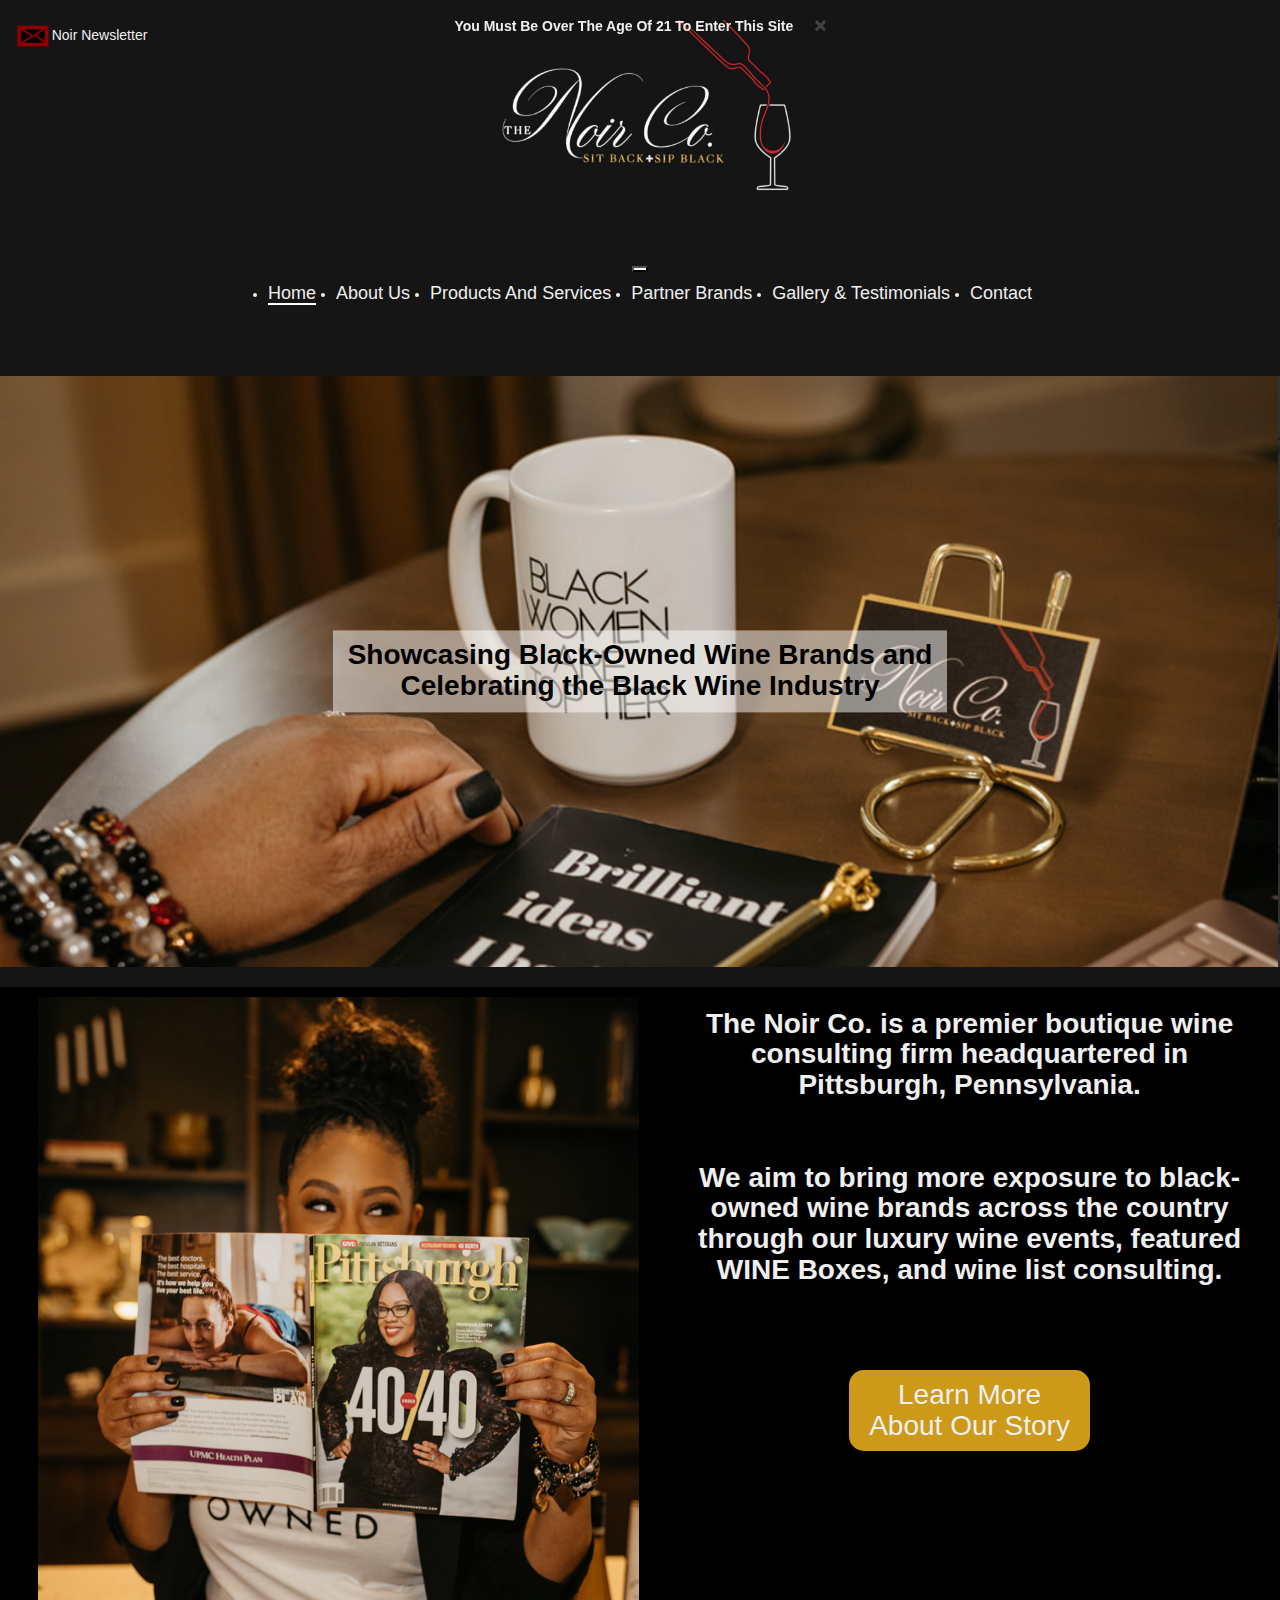
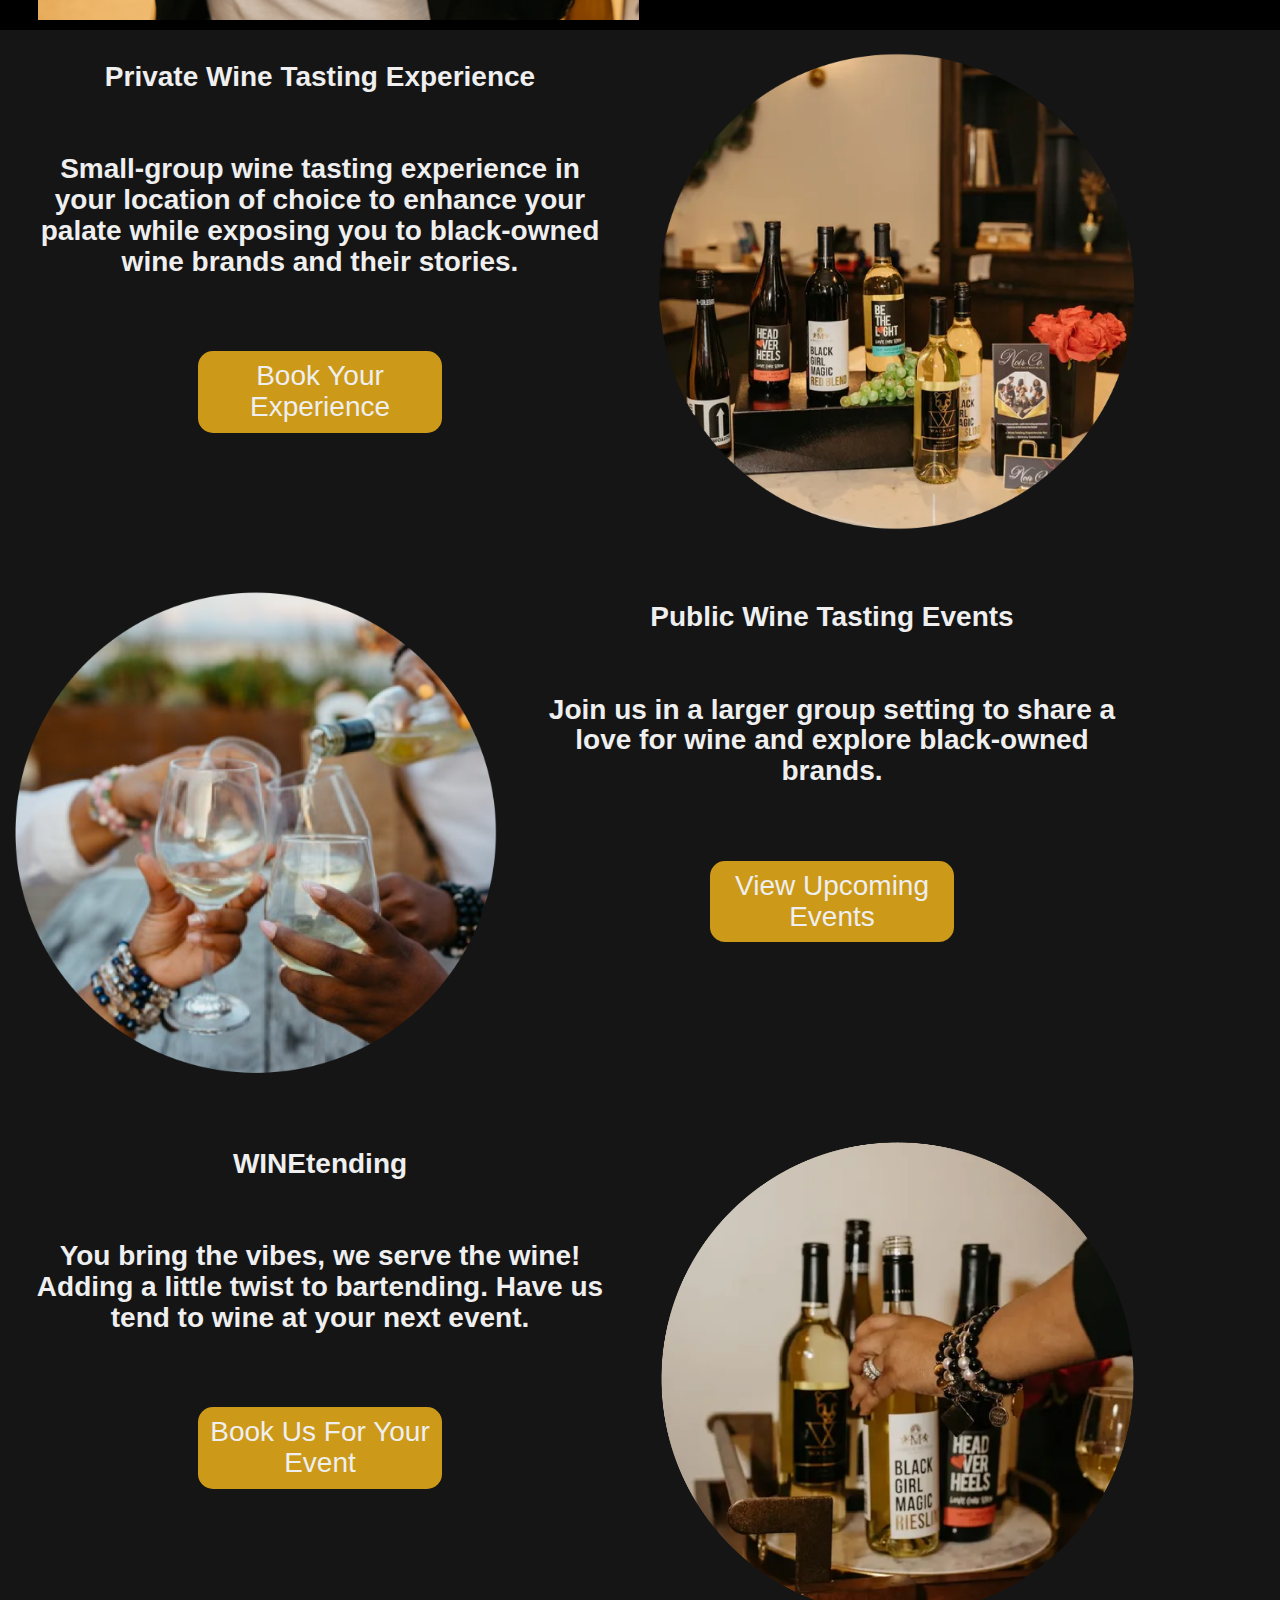
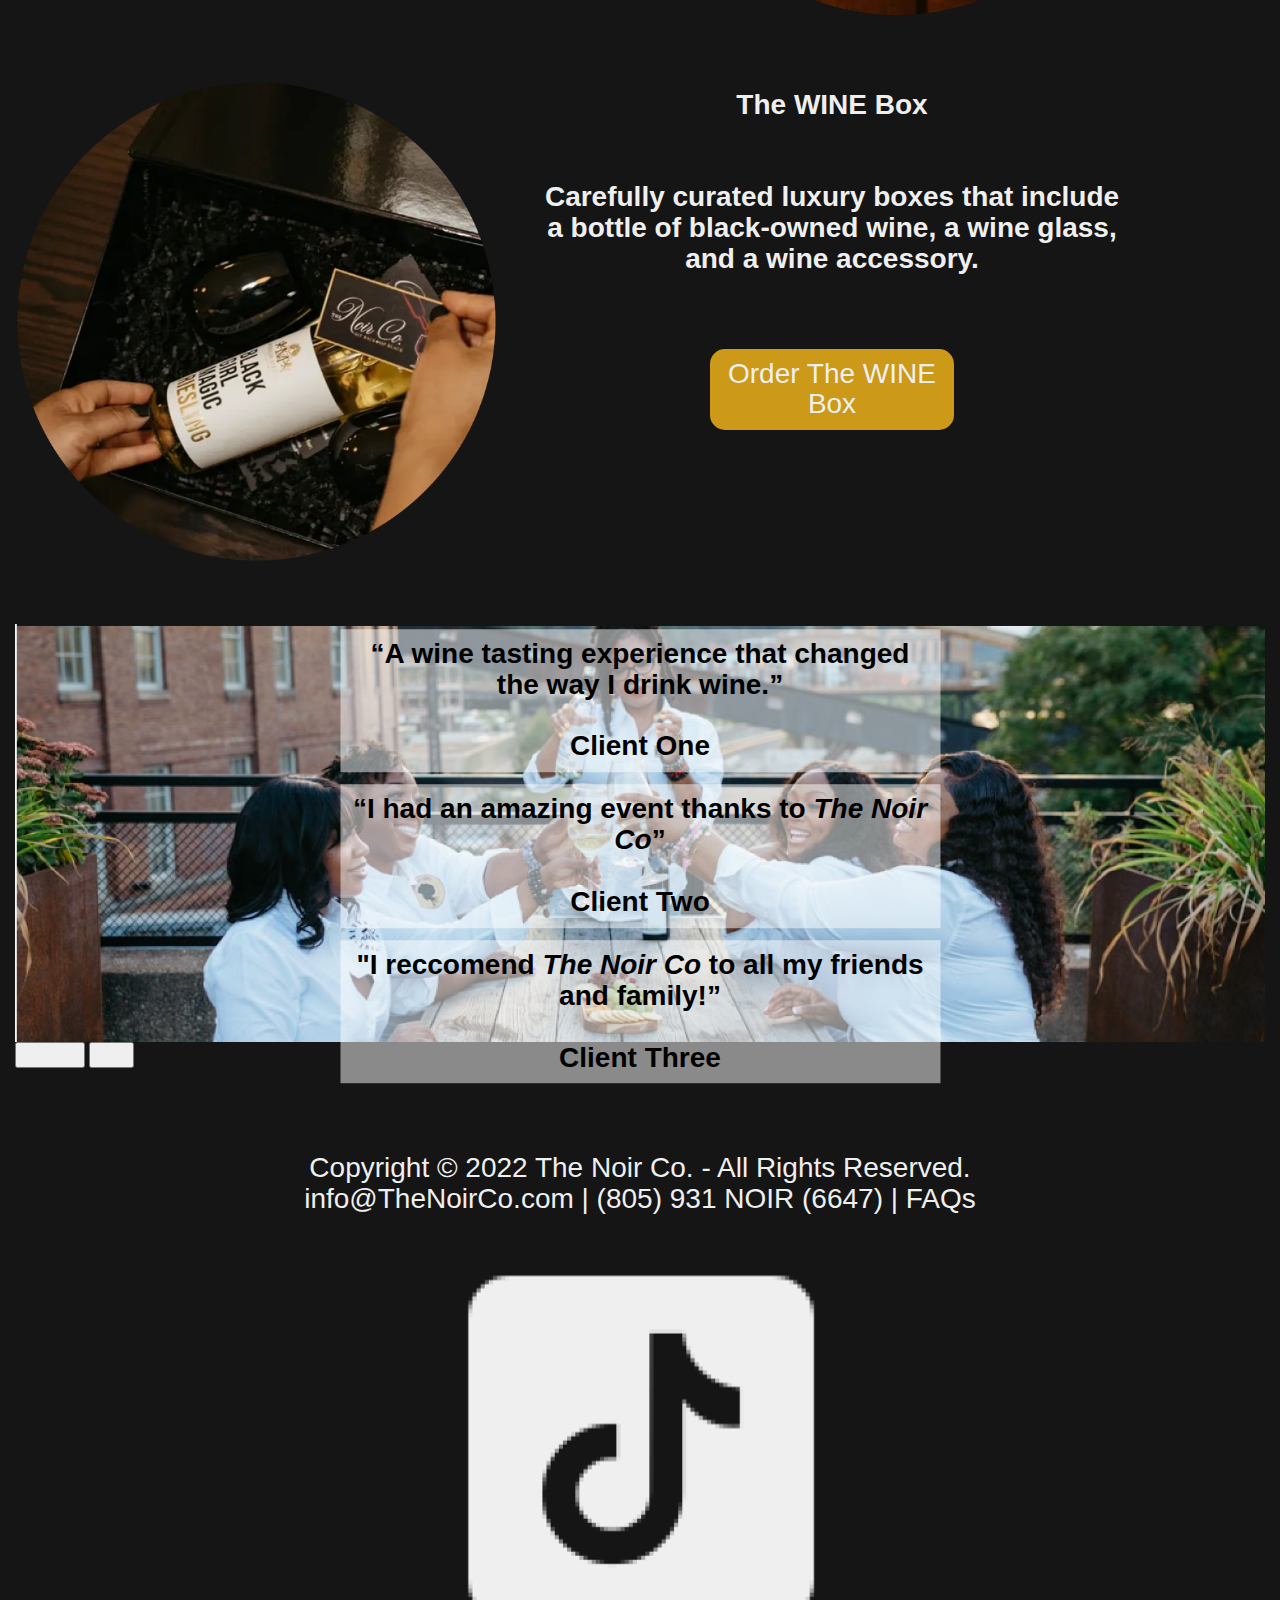
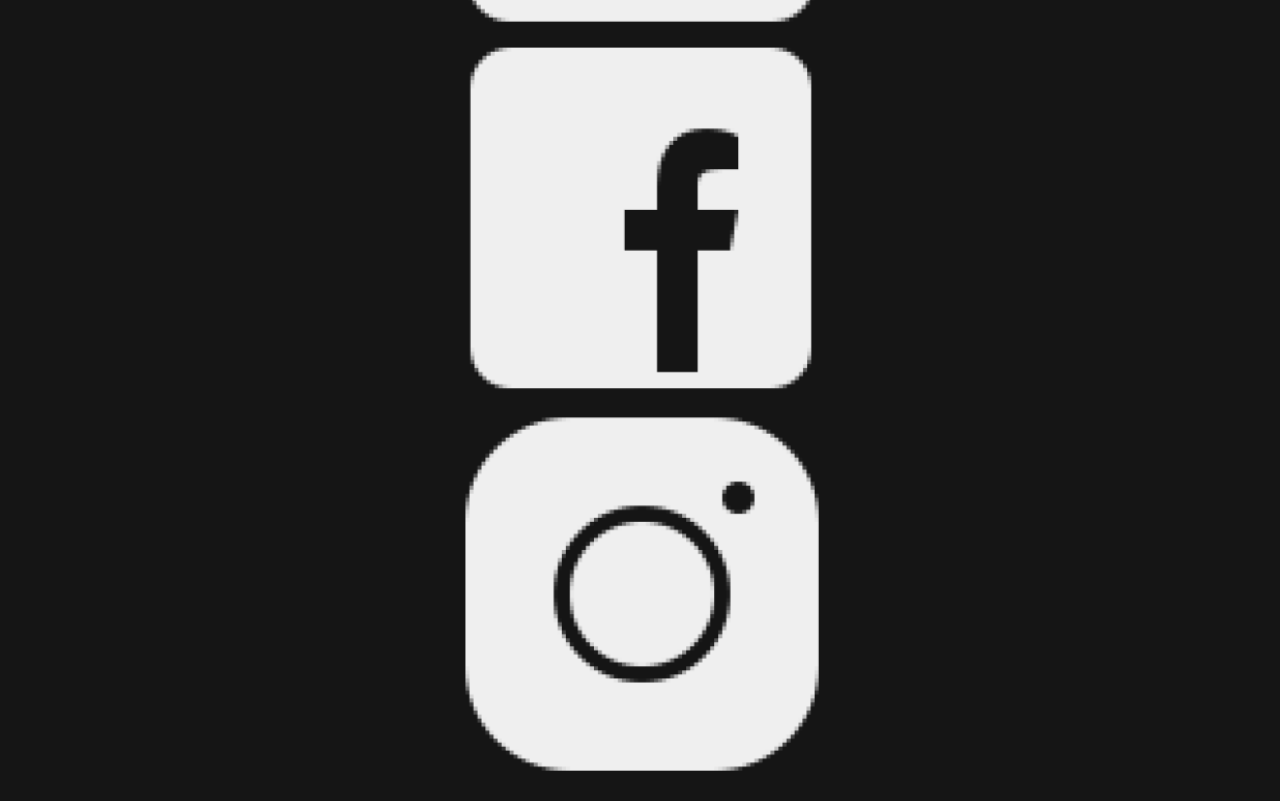
==== commit 567c12c5: "Team 10 - The Noir Co." ====
--- a/index.html
+++ b/index.html
@@ -1,86 +1,236 @@
-<!DOCTYPE html>
-<html>
-	<head>
-		<title>SAMY Piano</title>
-		<meta name="viewport" content="width=device-width, initial-scale=1.0">
-		<link rel="stylesheet" type="text/css" href="css/style.css" />
-        <link rel="preconnect" href="https://fonts.googleapis.com">
-        <link rel="preconnect" href="https://fonts.gstatic.com" crossorigin>
-        <link href="https://fonts.googleapis.com/css2?family=DM+Sans:ital,opsz,wght@0,9..40,400;1,9..40,300&family=Inria+Serif:wght@400;700&display=swap" rel="stylesheet">
-	</head>
-	<body>
-		<nav>
-			<!-- This is the navigation bar/header. This includes items that would appear on bigger screens (the full page titles), as well as an item that would only appear on smaller screens. Displays conditions are specified in the CSS code.-->
-			<a href="index.html" class="nav-item"><img src="images/logo.png" alt="Logo" class="logo"></a>
-			<p class="full-nav"><a href="" class="nav-item">Sheet Music</a></p>
-			<p class="full-nav"><a href="" class="nav-item">Piano Covers</a></p>
-			<p class="full-nav"><a href="" class="nav-item">Community</a></p>
-			<p class="full-nav"><a href="" class="nav-item">Services & Support</a></p>
-            <p class="full-nav"><a href="" class="nav-item">Contact</a></p>
-            <img src="images/menu icon.png" alt="Menu Icon" class="menu-icon">
-        </nav>
-        <div class="cover-image">
-            <!-- This is the cover image for all pages of the site. -->
-            <img src="images/piano-room.jpeg" alt="Piano Image">
-            <div class="cover-title">SAMY Piano</div>
-        </div>
-        <div id="our-story">
-            <!-- This section explains how/why I wanted to create this website. -->
-            <img src="images/white-piano.jpeg" alt="white piano" class="our-story-image">
-            <div class="our-story-text">
-                <h1>Our Story</h1>
-                <p>In 2020, I started transcribing sheet music for songs that I loved the most, but didn’t have sheet music available online for them. I had been playing piano since I was in 3rd grade, and music had always been one of my favorite hobbies, but when I wasn’t learning classical repertoire, I loved to de-stress by playing my favorite pop songs and ballads on the piano. Here, I hope to build a community where we can all learn how to play our favorite songs, share recommendations with each other, and have fun!</p>
-            </div>
-        </div>
-        <div id="about-me">
-            <!-- This section includes a background on me in relation to the theme of this website. -->
-            <img src="images/my-picture.jpg" alt="picture of sammi" class="about-me-image">
-            <div class="about-me-text">
-                <h1>About Me</h1>
-                <p>I’m Sammi, a junior at Carnegie Mellon University studying Business Administration and Statistics. I started playing piano in 2011, and later went on to start playing cello as well in 2014 when I started attending a performing arts middle school as an Instrumental Music student. Although I started playing music less when I entered high school, I always return to music as a hobby when I need to de-stress from academics. In particular, I loved playing pop songs, and I listen to American pop, Korean pop, Chinese pop, and Japanese soundtracks. My favorite genres are ballads and R&B.</p>
-            </div>
-        </div>
-        <h1 class="other-heading">Explore</h1>
-        <div id="explore">
-            <!-- This section helps direct visitors to other pages of the website by using key words and action words that are associated with links to the other pages. -->
-            <div id="learn-new-songs">
-                <h2>Learn New Songs</h2>
-                <img src="images/playing-piano.jpeg" alt="playing piano" class="block-picture">
-                <a href="" class="block-link">Explore our sheet music offerings >></a>
-            </div>
-            <div id="listen-to-covers">
-                <h2>Listen To Covers</h2>
-                <img src="images/headphones.jpeg" alt="headphones" class="block-picture">
-                <a href="" class="block-link">Explore our piano covers >></a>
-            </div>
-            <div id="join-our-community">
-                <h2>Join Our Community</h2>
-                <img src="images/community.jpeg" alt="community" class="block-picture">
-                <a href="" class="block-link">Read our blog and join in on community discussions >></a>
-            </div>
-            <div id="grow-as-musician">
-                <h2>Grow As A Musician</h2>
-                <img src="images/learning-piano.jpeg" alt="learning piano" class="block-picture">
-                <a href="" class="block-link">Schedule a lesson or request new songs >></a>
-            </div>
-        </div>
-        <footer>
-            <!-- Lastly, this is the footer that can help redirect visitors back to the top of the page, or to other pages of the site. It also provides shortcuts on how to contact me. -->
-            <p class="quote">"Where words fail, music speaks."</p>
-            <div class="explore-footer">
-                <h3>Explore</h3>
-                <p><a href="#cover-image">Back To Top</a></p>
-                <p><a href="">Sheet Music</a></p>
-                <p><a href="">Piano Covers</a></p>
-                <p><a href="">Community</a></p>
-                <p><a href="">Services & Support</a></p>
-            </div>
-            <div class="contact-footer">
-                <h3>Contact</h3>
-                <a href="mailto:sammiy@andrew.cmu.edu">Email: sammiy@andrew.cmu.edu</a>
-                <p>Phone Number: (xxx) xxx-xxxx</p>
-                <p>5000 Forbes Avenue <br><br> Pittsburgh, PA 15213</p>
-            </div>
-        </footer>
-	</body>
-</html>+<!doctype html>
+<html lang="en">
+  <head>
+    <meta charset="utf-8">
+    <!--Viewport to make the page responsive-->
+    <meta name="viewport" content="width=device-width, initial-scale=1">
+    <title>Home</title>
+    <!--Importing CSS, JS, Bootstrap, and more!-->
+    <link href="https://cdn.jsdelivr.net/npm/bootstrap@5.3.2/dist/css/bootstrap.min.css" rel="stylesheet" integrity="sha384-T3c6CoIi6uLrA9TneNEoa7RxnatzjcDSCmG1MXxSR1GAsXEV/Dwwykc2MPK8M2HN" crossorigin="anonymous">
+    <link rel="stylesheet" href="https://maxcdn.bootstrapcdn.com/bootstrap/3.4.1/css/bootstrap.min.css">
+    <script src="https://ajax.googleapis.com/ajax/libs/jquery/3.7.1/jquery.min.js"></script>
+    <script src="https://maxcdn.bootstrapcdn.com/bootstrap/3.4.1/js/bootstrap.min.js"></script>
+    <link rel="stylesheet" href="CSS/styles.css">
+  </head>
+
+​  <!--Main Body Of About Us Page-->
+  <body>
+
+  <!--Top alert when site is loaded-->
+    <div class="container fixed-alert">
+        <div class="alert alert-secondary alert-dismissible">
+          <a href="#" class="close" data-dismiss="alert" aria-label="close">&times;</a>
+          <strong>You Must Be Over The Age Of 21 To Enter This Site</strong>
+        </div>
+      </div>
+      
+    <!--Noir Newsletter-->
+    <div class='newsLetter'>
+        <div class="col-sm-4 col-md-2 col-lg-2"><img class='topLetter' src="images/letter.png" alt="Noir Newsletter image">Noir Newsletter</div>
+    </div>
+
+    <!--Logo-->
+    <div class='logo'>
+      <a href="index.html">
+        <img class='logo' src="images/logo.png" alt="Noir Co Logo">
+      </a>
+    </div>
+    <br><br>
+​     
+    <!--Navbar-->
+    <div class="container">
+        <div class="row justify-content-center">
+          <nav class="navbar navbar-expand-lg navbar-light">
+            <button class="navbar-toggler" type="button" data-toggle="collapse" data-target="#navbarSupportedContent" aria-controls="navbarSupportedContent" aria-expanded="false" aria-label="Toggle navigation">
+              <span class="navbar-toggler-icon"></span>
+            </button>
+      
+            <div class="collapse navbar-collapse justify-content-center" id="navbarSupportedContent">
+              <ul class="navbar-nav nav-fill">
+                <li class="nav-item">
+                  <a class="nav-link" href="index.html"><h4 class="nav-underline">Home</h4> <span class="sr-only">(current)</span></a>
+                </li>
+                <li class="nav-item">
+                  <a class="nav-link" href="aboutUs.html"><h4>About Us</h4> <span class="sr-only">(current)</span></a>
+                </li>
+      
+                <li class="nav-item dropdown">
+                  <a class="nav-link dropdown-toggle" href="#" id="navbarDropdown" role="button" data-toggle="dropdown" aria-haspopup="true" aria-expanded="false">
+                    <h4>Products And Services    </h4>
+                  </a>
+                  <div class="dropdown-menu" aria-labelledby="navbarDropdown">
+                    <a class="dropdown-item" href="#"><h4>In-Home Wine Tasting Experience</h4></a>
+                    <a class="dropdown-item" href="#"><h4>Public Wine Tasting Events</h4></a>
+                    <a class="dropdown-item" href="#"><h4>WINEtending</h4></a>
+                    <a class="dropdown-item" href="#"><h4>The WINE Box</h4></a>
+                  </div>
+                </li>
+      
+                <li class="nav-item">
+                  <a class="nav-link" href="#"><h4>Partner Brands</h4> <span class="sr-only">(current)</span></a>
+                </li>
+                <li class="nav-item">
+                  <a class="nav-link" href="#"><h4>Gallery & Testimonials</h4><span class="sr-only">(current)</span></a>
+                </li>
+                <li class="nav-item">
+                    <a class="nav-link" href="contact.html"><h4>Contact</h4><span class="sr-only">(current)</span></a>
+                  </li>
+              </ul>
+            </div>
+          </nav>
+        </div>
+      </div>
+    <br>
+
+​    <!--Overlay text over image-->
+    <div class="image-container">
+        <img src="images/pic1.png" alt="Description of your image">
+        <div class="overlay-text">
+            <h1 class="overlay">Showcasing Black-Owned Wine Brands and Celebrating the Black Wine Industry</h1>
+            
+        </div>
+    </div>
+    </div>
+​    <!--Content row 1-->
+    <div class='blackBg row'>
+        <div class="col-sm-12 col-md-6 col-lg-6 order-2 order-lg-first"><img src="images/pic2.png" alt="Noir Newsletter image"></div>
+        <div class="col-sm-12 col-md-6 col-lg-6 order-1 order-lg-last"><h2 class="text">The Noir Co. 
+            is a premier boutique wine consulting firm headquartered in 
+            Pittsburgh, Pennsylvania.<br><br><br>
+            We aim to bring more exposure to black-owned wine brands across the
+             country through our luxury wine events, featured WINE Boxes, and 
+            wine list consulting.</h2><br><br><br>
+            <h2 class="button">
+            <a id="button1">
+                Learn More About Our Story
+              </a>
+            </h2>
+        </div>
+    </div>
+
+​    <!--Content row 2-->
+    <div class="mainBody container-fluid">
+        <div class='row pt-5'>
+            <div class="col-sm-12 col-md-6 col-lg-6 order-2 order-lg-first"><h2 class="text">
+                <b>Private Wine Tasting Experience</b><br><br><br>
+                Small-group wine tasting experience in your location of choice 
+                to enhance your palate while exposing you to black-owned wine 
+                brands and their stories.
+                <br><br><br>
+                <h2 class="button">
+                    <a id="button2">
+                      Book Your Experience
+                      </a>
+                    </h2>
+            </div>
+            <div class="mx-auto circlePic col-sm-12 col-md-6 col-lg-6 order-1 order-lg-last"><img src="images/pic3.png" alt="Noir Newsletter image"></div>
+        </div>
+​
+        <br><br>
+​        <!--Content row 3-->
+        <div class="row">
+          <div class="mx-auto circlePic col-sm-12 col-md-6 col-lg-6 order-lg-first order-1">
+            <img src="images/pic4.png" alt="Noir Newsletter image">
+          </div>
+          <div class="col-sm-12 col-md-6 col-lg-6 order-lg-last order-2">
+            <h2 class="text">
+              <b>Public Wine Tasting Events</b><br><br><br>
+              Join us in a larger group setting to share a love for wine and explore black-owned brands.
+              <br><br><br>
+              <h2 class="button">
+                <a id="button3">
+                  View Upcoming Events
+                </a>
+              </h2>
+            </h2>
+          </div>
+        </div>
+        <br><br>
+​        <!--Content row 4-->
+        <div class='row'>
+            <div class="col-sm-12 col-md-6 col-lg-6 order-lg-first order-2"><h2 class="text">
+                <b>WINEtending</b><br><br><br>
+                You bring the vibes, we serve the wine! Adding a little twist 
+                to bartending. Have us tend to wine at your next event.
+                <br><br><br>
+            <h2 class="button">
+                <a id="button4">
+                    Book Us For Your Event
+                  </a>
+                </h2>
+            </div>
+            <div class="mx-auto circlePic col-sm-12 col-md-6 col-lg-6 order-lg-last order-1"><img src="images/pic5.png" alt="Noir Newsletter image"></div>
+        </div>
+​
+        <br><br>
+​        <!--Content row 5-->
+        <div class='row'>
+            <div class="mx-auto  circlePic col-sm-12 col-md-6 col-lg-6 order-lg-first order-1"><img src="images/pic6.png" alt="Noir Newsletter image"></div>
+            <div class="col-sm-12 col-md-6 col-lg-6 order-lg-last order-2"><h2 class="text">
+                <b>The WINE Box</b><br><br><br>
+                Carefully curated luxury boxes that include a bottle of 
+                black-owned wine, a wine glass, and a wine accessory.
+                <br><br><br>
+            <h2 class="button">
+                <a id="button5">
+                    Order The WINE Box
+                  </a>
+                </h2>
+            </div>
+        </div>
+        <br><br>
+​
+    <div class="image-container">
+        <img src="images/FAQBG.png" class="d-block w-100" alt="...">
+        <div class="overlay-text">
+​    <!--Main Carousel Reviews-->
+    <div id="carouselExample" class="carousel slide">
+    <div class="carousel-inner">
+        <div class="carousel-item active">
+        <h2 class="overlay">“A wine tasting experience that changed the way I drink wine.”
+        <br><br>
+        Client One</h2>
+        </div>
+        <div class="carousel-item">
+        <h2 class="overlay">“I had an amazing event thanks to <i>The Noir Co</i>”
+        <br><br>
+        Client Two</h2>
+        </div>
+        <div class="carousel-item">
+        <h2 class="overlay">"I reccomend <i>The Noir Co</i> to all my friends and family!”
+        <br><br>
+        Client Three</h2>
+        </div>
+    </div>
+</div>
+</div>
+    <button class="carousel-control-prev" type="button" data-bs-target="#carouselExample" data-bs-slide="prev">
+        <span class="carousel-control-prev-icon" aria-hidden="true"></span>
+        <span class="visually-hidden">Previous</span>
+    </button>
+    <button class="carousel-control-next" type="button" data-bs-target="#carouselExample" data-bs-slide="next">
+        <span class="carousel-control-next-icon" aria-hidden="true"></span>
+        <span class="visually-hidden">Next</span>
+    </button>
+    </div>
+​
+    </div>
+    <!--Imporing Script and bootstrap-->
+    <script src="JavaScript/javaScriptHome.js"></script>
+    <script src="https://cdn.jsdelivr.net/npm/bootstrap@5.3.2/dist/js/bootstrap.bundle.min.js" integrity="sha384-C6RzsynM9kWDrMNeT87bh95OGNyZPhcTNXj1NW7RuBCsyN/o0jlpcV8Qyq46cDfL" crossorigin="anonymous"></script>
+</body>
+<!--Footer Consistent across all pages-->
+    <footer>
+​
+        <h2>Copyright © 2022 The Noir Co. - All Rights Reserved.<br>
+            info@TheNoirCo.com | (805) 931 NOIR (6647) | FAQs
+        </h2>
+        <br>
+        <div class="col-12">
+          <div class='row socialIcon'>
+              <div class="col-4"><img src="images/tiktok.png" alt="Noir Newsletter image"></div>
+              <div class="col-4"><img src="images/facebook.png" alt="Noir Newsletter image"></div>
+              <div class="col-4"><img src="images/instagram.png" alt="Noir Newsletter image"></div>
+          </div>
+    </footer>
+  </html>--- a/CSS/styles.css
+++ b/CSS/styles.css
@@ -0,0 +1,328 @@
+/* CSS Sorted Alphabeticaly */
+a{
+    color:#EFEFEF;
+}
+.accordion{
+    width:80%;
+    margin-left: auto;
+    margin-right: auto;
+    background-color: #151515;
+    border: 2px solid #ECB11C; 
+}
+
+.accordion-button{
+    background-color: #151515;
+    color:#EFEFEF;
+    border:none;
+}
+
+.accordion-item{
+    background-color: #151515;
+    color:#EFEFEF;
+    border:none;
+}
+.blackBg{
+    background-color:#000000;
+    padding:10px;
+    padding-left:3%;
+}
+.blackBG1{
+    background-color: #000000;
+    padding: 20px;
+    width:80%;
+    margin-left: auto;
+    margin-right: auto;
+    color:#ECB11C;
+}
+.blackBG2{
+    background-color: #000000;
+    padding: 20px;
+    color:#ECB11C;}
+
+body{
+    background-color: #151515;
+    
+    color: #EFEFEF;
+}
+.btn{
+    background-color:#C21208;
+    color:#EFEFEF;
+    border-style:solid;
+    border:#000000;
+    border: width 3px;
+}
+
+.button{
+    margin-left: auto;
+    margin-right: auto;
+    background-color: #CC9919;
+    color:black;
+    padding: 10px;
+    text-align: center;
+    width:40%;
+    border-radius: 15px;
+}
+
+.buttonCenter{
+    margin-left: auto;
+    margin-right: auto;
+    align-items: center;
+}
+.center{
+    margin-left: auto;
+    margin-right: auto;
+    width:50%;
+}
+.circlePic{
+    width:40%;
+    height:40%;
+    text-align:center;
+    margin-left: auto;
+    margin-right: auto;
+}
+.contactSocials{
+    width:80%;
+    text-align:center;
+    margin-left: auto;
+    margin-right: auto;
+    background-color: #C21208;
+}
+.container{
+    display: flex;
+    justify-content: center;
+    align-items: center;
+}
+
+.dropdown-menu{
+    color:#EFEFEF;
+    background-color: #151515;
+}
+
+.currScreen{
+    border-bottom:rgb(255, 255, 255);
+}
+
+.FAQHead{
+    width:80%;
+    text-align:center;
+    margin-left: auto;
+    margin-right: auto;
+    background-color: none;
+    border: 2px solid #ECB11C; 
+}
+
+.fixed-alert {
+    position: fixed;
+    top: 0;
+    left: 50%;
+    transform: translateX(-50%);
+    width: 50%; /* Adjust the width as needed */
+    z-index: 1000; /* Ensure it appears above other elements */
+}
+footer{
+    background-color: #151515;
+    color: #EFEFEF;
+    padding: 20px;
+    text-align: center;
+}
+
+.gold{
+    color: #ECB11C;
+}
+
+.goldBorder{
+    border: 2px solid #ECB11C;
+    width:80%;
+    margin-left: auto;
+    margin-right: auto;
+    border-bottom: none;
+    text-align:center;
+}
+h1, h2, h3, p {
+    font-size: 16px;
+  }
+  
+h4{
+    color:#EFEFEF;
+}
+
+img{
+    width:100%;
+}
+
+
+.image-container {
+    position: relative;
+}
+
+.inputText{
+    color:#000000;
+}
+
+
+.logo{
+    width:50%;
+    height:50%;
+    text-align:center;
+    margin-left: auto;
+    margin-right: auto;
+
+}
+
+nav{
+    color:#EFEFEF;
+    text-align: center;
+}
+.navBar{
+    width: 80%;
+}
+.navbar-nav .nav-item {
+    margin-right: 20px; 
+  }
+.navbar-nav .nav-item.dropdown > .nav-link::after {
+display: none;
+}
+.navbar-toggler {
+    background-color: white !important; 
+}
+.nav-underline {
+border-bottom: 2px solid white;
+}
+
+
+.overlay{
+    font-weight: bold;
+    color: #000000; 
+    padding: 10px; 
+    background-color:rgba(255, 255, 255, 0.5); 
+}
+
+.overlay-text {
+    position: absolute;
+    top: 50%;
+    left: 50%;
+    transform: translate(-50%, -50%);
+    text-align: center;
+    color: white; 
+}
+
+.row [class*='col-'] {
+    margin-right: 0;
+    margin-left:0;
+  }
+
+.socialIcon{
+    margin-left: auto;
+    margin-right: auto;
+    width:30%;
+    height:30%;
+}
+
+.text{
+    text-align: center;
+    font-weight: bold;
+}
+.thankCard{
+    margin-left: auto;
+    margin-right: auto;
+    background-color: #C21208;
+    color:#EFEFEF;
+}
+.topLetter{
+    width:20%;
+    height:20%;
+}
+.yellowBG1{
+    background-color: #CC9919;
+    padding: 20px;
+    padding-left:3%;
+    color:#000000;
+}
+
+.yellowBG2{
+    background-color: #CC9919;
+    padding: 20px;
+    width:80%;
+    margin-left: auto;
+    margin-right: auto;
+    color:#000000;
+}
+
+/* Media querries sorted by size */
+
+  /* Small screens (phones) */
+  @media only screen and (min-width: 576px) {
+    h1, h2, p {
+      font-size: 150%;
+    }
+    h5{
+        font-size:150%;
+        padding:none;
+        margin:2%;
+    }
+  }
+  
+  /* Medium screens (tablets) */
+  @media only screen and (min-width: 768px) {
+    h1, h2, h3, p {
+      font-size: 150%;
+      margin:2%
+    }
+    h5{
+        font-size:150%;
+        padding:none;
+        margin:2%;
+    }
+  }
+  
+  /* Large screens (desktops) */
+  @media only screen and (min-width: 992px) {
+    h1, h2, h3, p {
+      font-size: 175%;
+    }
+    h5{
+        font-size:150%;
+        padding:none;
+        margin:2%;
+    }
+  }
+  
+  /* Extra large screens (large desktops) */
+  @media only screen and (min-width: 1200px) {
+    h1, h2, h3, p {
+      font-size: 200%;
+    }
+    h5{
+        font-size:150%;
+        padding:none;
+        margin:0%;
+    }
+  }
+
+@media screen and (max-width: 992px){
+.topLetter{
+    width:15%;
+    height:15%;
+}
+*{
+    size:15%;
+}
+}
+@media screen and (max-width: 768px){
+
+.topLetter{
+    width:10%;
+    height:10%;
+}
+h2{
+    size:50%;
+}
+
+.socialIcon{
+    margin-left: auto;
+    margin-right: auto;
+    width:60%;
+    height:60%;
+}
+
+}